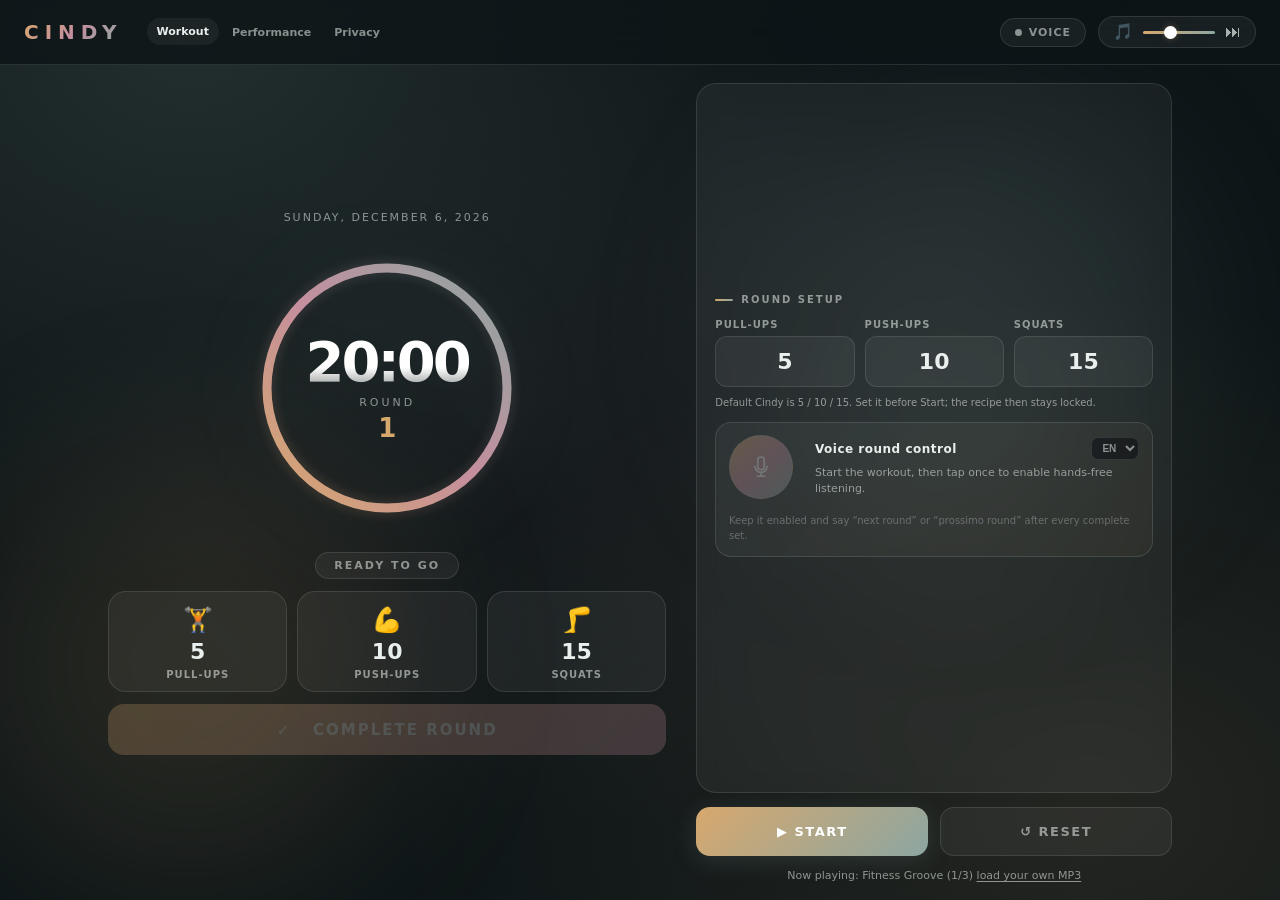
==== index.html @ 0cb8a2ad "feat: launch local-first workout tracker" ====
<!DOCTYPE html>
<html lang="en">
<head>
  <meta charset="UTF-8">
  <meta name="viewport" content="width=device-width, initial-scale=1.0">
  <meta name="theme-color" content="#0d1517">
  <title>CINDY — CrossFit Workout Tracker</title>
  <link rel="manifest" href="./manifest.webmanifest">
  <link rel="icon" href="./icon.svg" type="image/svg+xml">
  <style>
    *, *::before, *::after { box-sizing: border-box; margin: 0; padding: 0; }

    :root {
      --bg:       #0d1517;
      --surface:  rgba(224,235,231,0.055);
      --border:   rgba(224,235,231,0.12);
      --orange:   #d7a86e;
      --purple:   #8ca6a1;
      --pink:     #c58f9f;
      --green:    #79b59a;
      --text:     #e8efec;
      --muted:    rgba(232,239,236,0.56);
      --circ:     753.982; /* 2*PI*120 */
    }

    html, body { height: 100%; font-family: Inter, ui-sans-serif, system-ui, -apple-system, BlinkMacSystemFont, "Segoe UI", sans-serif; background: var(--bg); color: var(--text); overflow: hidden; }

    body {
      background:
        radial-gradient(ellipse at 15% 5%,  rgba(140,166,161,.17) 0%, transparent 45%),
        radial-gradient(ellipse at 85% 90%, rgba(215,168,110,.11) 0%, transparent 45%),
        radial-gradient(ellipse at 50% 50%, rgba(197,143,159,.055) 0%, transparent 60%),
        var(--bg);
      min-height: 100vh;
      min-height: 100dvh;
      display: flex;
      flex-direction: column;
    }

    body::before,
    body::after {
      content: '';
      position: fixed;
      width: min(38vw, 440px);
      aspect-ratio: 1;
      border-radius: 50%;
      filter: blur(90px);
      pointer-events: none;
      opacity: .12;
      animation: ambientFloat 18s ease-in-out infinite alternate;
    }
    body::before { top: 12%; left: 58%; background: var(--purple); }
    body::after { right: 68%; bottom: 2%; background: var(--orange); animation-delay: -8s; }
    @keyframes ambientFloat { to { transform: translate(-7vw, 8vh) scale(1.18); } }

    /* ── HEADER ── */
    header {
      display: flex;
      align-items: center;
      justify-content: space-between;
      padding: clamp(11px, 1.8dvh, 18px) clamp(14px, 2.5vw, 24px);
      border-bottom: 1px solid var(--border);
      backdrop-filter: blur(16px);
      position: sticky;
      top: 0;
      z-index: 100;
      background: rgba(13,21,23,0.8);
      flex: 0 0 auto;
    }

    .logo {
      font-size: 20px;
      font-weight: 900;
      letter-spacing: 6px;
      background: linear-gradient(135deg, var(--orange), var(--pink), var(--purple));
      -webkit-background-clip: text;
      -webkit-text-fill-color: transparent;
      background-clip: text;
      text-decoration: none;
    }

    .brand-area { display: flex; align-items: center; gap: clamp(12px, 2vw, 24px); }
    .site-nav { display: flex; gap: 3px; }
    .site-nav a {
      padding: 7px 10px;
      border-radius: 999px;
      color: var(--muted);
      font-size: 11px;
      font-weight: 650;
      text-decoration: none;
      transition: color .2s, background .2s, transform .2s;
    }
    .site-nav a:hover,
    .site-nav a.active { color: var(--text); background: var(--surface); transform: translateY(-1px); }

    .header-right { display: flex; align-items: center; gap: 12px; }

    .voice-pill {
      display: flex;
      align-items: center;
      gap: 7px;
      background: var(--surface);
      border: 1px solid var(--border);
      border-radius: 50px;
      padding: 7px 14px;
      font-size: 11px;
      letter-spacing: 1px;
      text-transform: uppercase;
      color: var(--muted);
      font-weight: 600;
    }

    .voice-dot {
      width: 7px; height: 7px;
      border-radius: 50%;
      background: var(--muted);
      transition: background .2s;
      flex-shrink: 0;
    }
    .voice-dot.speaking { background: var(--green); animation: blink .5s infinite; }
    @keyframes blink { 0%,100%{opacity:1} 50%{opacity:.25} }

    .music-controls {
      display: flex;
      align-items: center;
      gap: 10px;
      background: var(--surface);
      border: 1px solid var(--border);
      border-radius: 50px;
      padding: 7px 14px;
    }

    .btn-icon {
      background: none; border: none;
      color: var(--text); cursor: pointer;
      font-size: 16px; padding: 0;
      opacity: .7; transition: opacity .2s;
      line-height: 1;
    }
    .btn-icon:hover { opacity: 1; }

    #volumeSlider {
      -webkit-appearance: none;
      width: 72px; height: 3px;
      border-radius: 2px;
      background: linear-gradient(to right, var(--orange), var(--purple));
      outline: none; cursor: pointer;
    }
    #volumeSlider::-webkit-slider-thumb {
      -webkit-appearance: none;
      width: 13px; height: 13px;
      border-radius: 50%; background: white; cursor: pointer;
      box-shadow: 0 0 6px rgba(215,168,110,.35);
    }

    /* ── MAIN ── */
    main {
      width: 100%;
      max-width: 1120px;
      min-height: 0;
      flex: 1 1 auto;
      margin: 0 auto;
      padding: clamp(10px, 2dvh, 24px) clamp(12px, 2.5vw, 28px);
      display: grid;
      grid-template-columns: minmax(310px, 1.08fr) minmax(340px, .92fr);
      gap: clamp(14px, 2.5vw, 30px);
      overflow: hidden;
    }

    .workout-stage,
    .side-panel {
      min-width: 0;
      min-height: 0;
      display: flex;
      flex-direction: column;
    }

    .workout-stage {
      align-items: center;
      justify-content: center;
      gap: clamp(7px, 1.35dvh, 15px);
    }

    .side-panel {
      justify-content: center;
      gap: clamp(8px, 1.5dvh, 16px);
    }

    .side-panel .card {
      min-height: 0;
      display: flex;
      flex: 1 1 auto;
      flex-direction: column;
      justify-content: center;
    }

    .workout-meta {
      text-align: center;
      color: var(--muted);
      font-size: 11px;
      letter-spacing: 2px;
      text-transform: uppercase;
    }

    /* ── TIMER RING ── */
    .timer-wrap {
      position: relative;
      width: clamp(160px, min(31vw, 38dvh), 300px);
      height: auto;
      aspect-ratio: 1;
      flex: 0 1 auto;
      filter: drop-shadow(0 0 40px rgba(140,166,161,.12));
    }

    .timer-svg { transform: rotate(-90deg); width: 100%; height: 100%; }
    .ring-bg { fill: none; stroke: rgba(255,255,255,.05); stroke-width: 9; }
    .ring-progress {
      fill: none;
      stroke: url(#ringGradient);
      stroke-width: 9;
      stroke-linecap: round;
      stroke-dasharray: 753.982;
      stroke-dashoffset: 0;
      transition: stroke-dashoffset .8s cubic-bezier(.4,0,.2,1);
    }

    .ring-glow {
      fill: none;
      stroke: url(#ringGradient);
      stroke-width: 18;
      stroke-linecap: round;
      stroke-dasharray: 753.982;
      stroke-dashoffset: 0;
      opacity: .12;
      transition: stroke-dashoffset .8s cubic-bezier(.4,0,.2,1);
      filter: blur(4px);
    }

    .timer-inner {
      position: absolute; inset: 0;
      display: flex; flex-direction: column;
      align-items: center; justify-content: center;
      gap: 6px;
    }

    .timer-time {
      font-size: clamp(38px, min(6vw, 7dvh), 56px); font-weight: 900;
      letter-spacing: -3px;
      font-variant-numeric: tabular-nums;
      line-height: 1;
      background: linear-gradient(180deg, #fff 60%, rgba(255,255,255,.5));
      -webkit-background-clip: text; -webkit-text-fill-color: transparent;
      background-clip: text;
    }

    .timer-round-label { font-size: 11px; letter-spacing: 3px; color: var(--muted); text-transform: uppercase; }
    .timer-round-num { font-size: 26px; font-weight: 800; color: var(--orange); line-height: 1; }

    /* ── STATUS BADGE ── */
    .status-badge {
      font-size: 11px; letter-spacing: 2px; text-transform: uppercase;
      padding: 6px 18px; border-radius: 50px;
      font-weight: 700;
      background: rgba(255,255,255,.05);
      border: 1px solid var(--border);
      color: var(--muted);
      transition: all .3s;
    }
    .status-badge.running { background: rgba(121,181,154,.1); border-color: rgba(121,181,154,.32); color: var(--green); }
    .status-badge.paused  { background: rgba(215,168,110,.1); border-color: rgba(215,168,110,.32); color: var(--orange); }
    .status-badge.done    { background: rgba(140,166,161,.12);border-color: rgba(140,166,161,.4);  color: var(--purple); }

    /* ── EXERCISE PILLS ── */
    .exercise-track { display: flex; gap: clamp(6px, 1vw, 10px); width: 100%; }

    .ex-pill {
      flex: 1;
      display: flex; flex-direction: column;
      align-items: center; gap: 5px;
      padding: clamp(8px, 1.5dvh, 16px) 8px clamp(7px, 1.3dvh, 14px);
      border-radius: 18px;
      background: var(--surface);
      border: 1px solid var(--border);
      transition: all .35s ease;
      position: relative; overflow: hidden;
    }

    .ex-pill::before {
      content: '';
      position: absolute; inset: 0;
      background: linear-gradient(135deg, var(--orange), var(--purple));
      opacity: 0;
      transition: opacity .35s;
    }

    .ex-pill.active::before { opacity: .08; }
    .ex-pill.active {
      border-color: rgba(215,168,110,.48);
      box-shadow: 0 0 28px rgba(215,168,110,.13), inset 0 0 0 1px rgba(215,168,110,.16);
      animation: pillPulse 2.5s ease-in-out infinite;
    }
    @keyframes pillPulse {
      0%,100% { box-shadow: 0 0 20px rgba(215,168,110,.12), inset 0 0 0 1px rgba(215,168,110,.16); }
      50%      { box-shadow: 0 0 38px rgba(140,166,161,.2), inset 0 0 0 1px rgba(140,166,161,.3); }
    }

    .ex-pill.done-ex { border-color: rgba(121,181,154,.28); background: rgba(121,181,154,.05); }
    .ex-pill.done-ex::before { opacity: 0; }

    .pill-check {
      position: absolute; top: 7px; right: 9px;
      font-size: 11px; color: var(--green);
      opacity: 0; transition: opacity .3s;
    }
    .ex-pill.done-ex .pill-check { opacity: 1; }

    .pill-icon { font-size: clamp(18px, 2.8dvh, 24px); position: relative; z-index: 1; }
    .pill-reps { font-size: clamp(18px, 2.7dvh, 22px); font-weight: 900; position: relative; z-index: 1; transition: color .3s; }
    .pill-name { font-size: 10px; letter-spacing: 1px; text-transform: uppercase; color: var(--muted); font-weight: 600; position: relative; z-index: 1; transition: color .3s; }

    .ex-pill.active .pill-reps { color: var(--orange); }
    .ex-pill.active .pill-name { color: rgba(215,168,110,.85); }

    /* ── DONE BUTTON ── */
    .btn-done {
      width: 100%; padding: clamp(12px, 1.8dvh, 18px);
      font-size: 15px; font-weight: 800;
      letter-spacing: 2px; text-transform: uppercase;
      border: none; border-radius: 16px;
      cursor: pointer;
      background: linear-gradient(135deg, var(--orange) 0%, var(--pink) 50%, var(--purple) 100%);
      background-size: 200% 200%;
      color: white;
      box-shadow: 0 4px 32px rgba(140,166,161,.2);
      transition: all .25s ease;
      font-family: inherit;
      position: relative; overflow: hidden;
    }
    .btn-done::after {
      content: '';
      position: absolute; inset: 0;
      background: rgba(255,255,255,.1);
      opacity: 0;
      transition: opacity .2s;
    }
    .btn-done:hover:not(:disabled)::after { opacity: 1; }
    .btn-done:hover:not(:disabled) {
      transform: translateY(-2px);
      box-shadow: 0 10px 44px rgba(140,166,161,.28);
    }
    .btn-done:active:not(:disabled) { transform: translateY(0); }
    .btn-done:disabled {
      opacity: .25; cursor: not-allowed;
      transform: none; box-shadow: none;
    }

    /* ── CARDS ── */
    .card {
      width: 100%;
      background: var(--surface);
      border: 1px solid var(--border);
      border-radius: 20px;
      padding: clamp(12px, 2dvh, 20px);
      backdrop-filter: blur(10px);
    }

    .card-title {
      font-size: 10px; letter-spacing: 2px;
      text-transform: uppercase; color: var(--muted);
      font-weight: 700; margin-bottom: clamp(8px, 1.5dvh, 16px);
      display: flex; align-items: center; gap: 8px;
    }
    .card-title::before {
      content: '';
      display: inline-block; width: 18px; height: 2px;
      background: linear-gradient(to right, var(--orange), var(--purple));
      border-radius: 1px;
    }

    /* ── REP LOGGER ── */
    .mic-panel {
      display: grid;
      grid-template-columns: 72px 1fr;
      gap: 14px;
      align-items: center;
      padding: clamp(9px, 1.4dvh, 14px);
      margin-bottom: clamp(8px, 1.5dvh, 16px);
      border: 1px solid rgba(140,166,161,.22);
      border-radius: 16px;
      background: linear-gradient(135deg, rgba(140,166,161,.09), rgba(215,168,110,.05));
    }

    .mic-button {
      width: 64px; height: 64px;
      display: grid; place-items: center;
      border: 1px solid rgba(255,255,255,.12);
      border-radius: 50%;
      background: linear-gradient(135deg, var(--orange), var(--pink), var(--purple));
      color: white;
      cursor: pointer;
      box-shadow: 0 7px 26px rgba(140,166,161,.2);
      transition: transform .2s, box-shadow .2s, opacity .2s;
      position: relative;
    }
    .mic-button svg { width: 26px; height: 26px; fill: currentColor; position: relative; z-index: 1; }
    .mic-button:hover:not(:disabled) { transform: translateY(-2px); box-shadow: 0 10px 34px rgba(140,166,161,.3); }
    .mic-button:disabled { opacity: .32; cursor: not-allowed; box-shadow: none; }
    .mic-button.listening { animation: micPulse 1.25s ease-in-out infinite; }
    .mic-button.listening::before,
    .mic-button.listening::after {
      content: '';
      position: absolute; inset: -7px;
      border: 1px solid rgba(197,143,159,.55);
      border-radius: 50%;
      animation: micWave 1.4s ease-out infinite;
    }
    .mic-button.listening::after { animation-delay: .55s; }
    @keyframes micPulse { 50% { transform: scale(.94); } }
    @keyframes micWave { to { opacity: 0; transform: scale(1.3); } }

    .mic-copy { min-width: 0; }
    .mic-heading-row { display: flex; align-items: center; justify-content: space-between; gap: 8px; }
    .mic-heading { font-size: 12px; font-weight: 800; letter-spacing: .5px; }
    .mic-language {
      color: var(--muted);
      background: rgba(8,8,15,.5);
      border: 1px solid var(--border);
      border-radius: 7px;
      padding: 4px 6px;
      font: 600 10px 'Inter', sans-serif;
      outline: none;
    }
    .mic-status {
      margin-top: 5px;
      color: var(--muted);
      font-size: 11px;
      line-height: 1.45;
      min-height: 32px;
    }
    .mic-status.listening { color: #f9a8d4; }
    .mic-status.success { color: var(--green); }
    .mic-status.error { color: #fb7185; }
    .mic-example {
      grid-column: 1 / -1;
      color: rgba(240,240,248,.3);
      font-size: 10px;
      line-height: 1.45;
      padding-top: 1px;
    }

    .rep-grid {
      display: grid;
      grid-template-columns: 1fr 1fr 1fr;
      gap: 10px;
      margin-bottom: 12px;
    }

    .rep-field { display: flex; flex-direction: column; gap: 6px; }
    .rep-field label { font-size: 10px; letter-spacing: 1px; text-transform: uppercase; color: var(--muted); font-weight: 600; }
    .rep-field input {
      background: rgba(255,255,255,.05);
      border: 1px solid var(--border);
      border-radius: 12px;
      color: var(--text);
      font-size: 22px; font-weight: 800;
      text-align: center;
      padding: 12px 4px; width: 100%;
      outline: none; font-family: inherit;
      transition: border-color .2s, box-shadow .2s;
    }
    .rep-field input:focus {
      border-color: var(--orange);
      box-shadow: 0 0 0 3px rgba(215,168,110,.13);
    }
    .rep-field input:disabled {
      color: rgba(240,240,248,.55);
      cursor: not-allowed;
      opacity: .7;
    }
    input[type=number]::-webkit-inner-spin-button { -webkit-appearance: none; }

    .config-note {
      margin: -3px 0 clamp(8px, 1.3dvh, 13px);
      color: var(--muted);
      font-size: 10px;
      line-height: 1.4;
    }

    .btn-save {
      width: 100%; padding: 13px;
      font-size: 12px; font-weight: 700;
      letter-spacing: 1.5px; text-transform: uppercase;
      border: 1px solid rgba(215,168,110,.3);
      border-radius: 12px; cursor: pointer;
      background: rgba(215,168,110,.07);
      color: var(--orange);
      transition: all .2s; font-family: inherit;
    }
    .btn-save:hover { background: rgba(215,168,110,.14); border-color: rgba(215,168,110,.5); }

    /* ── HISTORY ── */
    .history-list {
      margin-top: clamp(7px, 1.3dvh, 14px);
      display: flex; flex-direction: column; gap: 7px;
      min-height: 0;
      max-height: min(200px, 18dvh);
      overflow-y: auto;
    }

    .h-item {
      display: flex; align-items: center; gap: 10px;
      padding: 10px 12px;
      background: rgba(255,255,255,.025);
      border: 1px solid rgba(255,255,255,.05);
      border-radius: 10px; font-size: 12px;
      animation: slideIn .3s ease;
    }
    @keyframes slideIn { from{opacity:0;transform:translateY(-8px)} to{opacity:1;transform:translateY(0)} }

    .h-time { color: var(--muted); font-size: 10px; min-width: 44px; font-variant-numeric: tabular-nums; }
    .h-round { color: var(--purple); font-size: 10px; font-weight: 700; letter-spacing: 1px; }
    .h-reps { flex: 1; color: var(--text); }
    .h-reps strong { color: var(--orange); }
    .h-source { color: var(--purple); font-size: 11px; }

    /* ── CONTROLS ── */
    .controls { display: grid; grid-template-columns: 1fr 1fr; gap: 12px; width: 100%; }

    .btn-ctrl {
      padding: 16px; font-size: 13px; font-weight: 800;
      letter-spacing: 1.5px; text-transform: uppercase;
      border-radius: 14px; cursor: pointer;
      transition: all .2s; font-family: inherit;
    }

    .btn-start {
      background: linear-gradient(135deg, var(--orange), var(--purple));
      border: none; color: white;
      box-shadow: 0 4px 24px rgba(140,166,161,.18);
    }
    .btn-start:hover:not(:disabled) {
      transform: translateY(-1px);
      box-shadow: 0 8px 32px rgba(140,166,161,.27);
    }
    .btn-start:disabled { opacity: .3; cursor: not-allowed; }

    .btn-reset {
      background: var(--surface);
      border: 1px solid var(--border);
      color: var(--muted);
    }
    .btn-reset:hover { border-color: rgba(255,255,255,.2); color: var(--text); }

    /* ── MUSIC FILE ── */
    .music-swap {
      text-align: center;
      font-size: 11px; color: var(--muted);
    }
    .music-swap button {
      background: none; border: none;
      color: var(--muted); cursor: pointer;
      font-size: 11px; text-decoration: underline;
      text-underline-offset: 2px; font-family: inherit;
      transition: color .2s;
    }
    .music-swap button:hover { color: var(--text); }

    /* ── END SCREEN ── */
    #endScreen {
      display: none;
      position: fixed; inset: 0; z-index: 200;
      background: rgba(8,8,15,.96);
      backdrop-filter: blur(24px);
      align-items: center; justify-content: center;
      flex-direction: column; gap: clamp(8px, 2dvh, 20px);
      padding: clamp(14px, 4dvh, 32px) 24px;
    }
    #endScreen.visible { display: flex; }

    .end-emoji { font-size: 48px; animation: pop .5s cubic-bezier(.175,.885,.32,1.275); }
    @keyframes pop { from{transform:scale(0)} to{transform:scale(1)} }

    .end-title { font-size: 12px; letter-spacing: 4px; text-transform: uppercase; color: var(--orange); font-weight: 700; }

    .end-score {
      font-size: clamp(52px, 10dvh, 80px); font-weight: 900; line-height: 1;
      background: linear-gradient(135deg, var(--orange), var(--pink), var(--purple));
      -webkit-background-clip: text; -webkit-text-fill-color: transparent;
      background-clip: text;
      animation: countUp .6s ease;
    }
    @keyframes countUp { from{transform:scale(.6);opacity:0} to{transform:scale(1);opacity:1} }

    .end-sublabel { color: var(--muted); font-size: 12px; letter-spacing: 3px; text-transform: uppercase; }

    .end-stats {
      display: grid; grid-template-columns: repeat(3,1fr);
      gap: 10px; width: 100%; max-width: 360px;
    }

    .end-stat {
      background: var(--surface);
      border: 1px solid var(--border);
      border-radius: 14px; padding: clamp(9px, 1.8dvh, 16px);
      text-align: center;
    }
    .end-stat-val { font-size: 28px; font-weight: 900; }
    .end-stat-label { font-size: 9px; color: var(--muted); letter-spacing: 1px; text-transform: uppercase; margin-top: 4px; }

    .end-history {
      width: 100%; max-width: 360px;
      max-height: min(150px, 16dvh); overflow-y: auto;
      display: flex; flex-direction: column; gap: 6px;
    }

    .end-actions { display: flex; gap: 10px; width: 100%; max-width: 360px; }

    .btn-copy {
      flex: 1; padding: 14px;
      font-size: 12px; font-weight: 800;
      letter-spacing: 1.5px; text-transform: uppercase;
      background: linear-gradient(135deg, var(--orange), var(--purple));
      border: none; border-radius: 12px; color: white;
      cursor: pointer; font-family: inherit;
      transition: all .2s;
    }
    .btn-copy:hover { transform: translateY(-1px); box-shadow: 0 6px 24px rgba(140,166,161,.24); }

    .btn-restart {
      flex: 1; padding: 14px;
      font-size: 12px; font-weight: 800;
      letter-spacing: 1.5px; text-transform: uppercase;
      background: var(--surface);
      border: 1px solid var(--border);
      border-radius: 12px; color: var(--muted);
      cursor: pointer; font-family: inherit;
      transition: all .2s;
    }
    .btn-restart:hover { border-color: rgba(255,255,255,.25); color: var(--text); }

    /* ── PARTICLES ── */
    .particle {
      position: fixed; pointer-events: none; z-index: 300;
      border-radius: 50%;
      animation: fall linear forwards;
    }
    @keyframes fall {
      0%   { opacity: 1; transform: translateY(0) rotate(0deg) scale(1); }
      80%  { opacity: 1; }
      100% { opacity: 0; transform: translateY(105vh) rotate(720deg) scale(.5); }
    }

    /* ── SCROLLBAR ── */
    ::-webkit-scrollbar { width: 4px; }
    ::-webkit-scrollbar-track { background: transparent; }
    ::-webkit-scrollbar-thumb { background: rgba(255,255,255,.1); border-radius: 2px; }

    /* ── RESPONSIVE ── */
    @media (max-width: 719px) and (orientation: portrait) {
      header { padding-block: 9px; }
      .logo { font-size: 17px; letter-spacing: 4px; }
      .voice-pill { padding: 6px 9px; font-size: 9px; }
      .music-controls { padding: 6px 9px; }
      #volumeSlider { width: 52px; }

      main {
        display: flex;
        flex-direction: column;
        gap: clamp(6px, 1dvh, 10px);
        padding: clamp(6px, 1dvh, 10px) clamp(9px, 3vw, 16px);
      }

      .workout-stage {
        flex: 0 0 auto;
        gap: clamp(4px, .8dvh, 8px);
      }

      .side-panel {
        flex: 1 1 auto;
        gap: clamp(5px, .8dvh, 9px);
      }

      .timer-wrap { width: clamp(138px, 23dvh, 205px); }
      .timer-time { font-size: clamp(34px, 6.5dvh, 48px); }
      .timer-round-label { font-size: 9px; }
      .timer-round-num { font-size: clamp(18px, 3dvh, 24px); }
      .status-badge { padding: 4px 13px; font-size: 9px; }
      .ex-pill { border-radius: 13px; gap: 2px; }
      .pill-name { font-size: 9px; }
      .btn-done { border-radius: 12px; font-size: 12px; }

      .side-panel .card { padding: clamp(9px, 1.3dvh, 13px); }
      .mic-panel { grid-template-columns: 52px 1fr; gap: 9px; border-radius: 13px; }
      .mic-button { width: 48px; height: 48px; }
      .mic-button svg { width: 21px; height: 21px; }
      .mic-status { min-height: 0; font-size: 10px; margin-top: 3px; }
      .mic-example { font-size: 9px; }
      .rep-grid { margin-bottom: 7px; gap: 7px; }
      .rep-field { gap: 3px; }
      .rep-field label { font-size: 8px; }
      .rep-field input { padding: 6px 3px; font-size: 18px; border-radius: 9px; }
      .btn-save { padding: 8px; font-size: 10px; }
      .history-list { max-height: 7dvh; margin-top: 6px; }
      .h-item { padding: 6px 8px; font-size: 10px; }
      .controls { gap: 8px; }
      .btn-ctrl { padding: 10px; font-size: 11px; border-radius: 11px; }
      .music-swap { font-size: 9px; }
      .music-swap button { font-size: 9px; }
    }

    @media (max-width: 520px) {
      .logo,
      .voice-pill,
      #volumeSlider { display: none; }
      .brand-area { gap: 0; }
      .site-nav a { padding: 7px 8px; font-size: 10px; }
      .header-right { gap: 5px; }
      .music-controls { gap: 8px; padding: 6px 9px; }
    }

    @media (max-height: 700px) {
      .workout-meta,
      .mic-example { display: none; }
      .timer-wrap { width: clamp(135px, min(27vw, 32dvh), 225px); }
      .card-title { margin-bottom: 7px; }
      .mic-panel { margin-bottom: 7px; }
      .history-list { max-height: 54px; }
    }

    @media (max-width: 719px) and (orientation: portrait) and (max-height: 700px) {
      .history-list { display: none; }
    }

    @media (max-width: 719px) and (orientation: portrait) and (max-height: 650px) {
      .timer-wrap { width: clamp(112px, 19dvh, 135px); }
      .pill-icon,
      .card-title,
      .music-swap { display: none; }
      .ex-pill { padding-block: 6px; }
      .btn-done { padding: 9px; }
      .mic-panel { grid-template-columns: 46px 1fr; padding: 7px; }
      .mic-button { width: 42px; height: 42px; }
    }

    @media (max-height: 560px) {
      header { padding-block: 7px; }
      .voice-pill { display: none; }
      main { padding-block: 6px; }
      .workout-stage,
      .side-panel { gap: 5px; }
      .timer-wrap { width: clamp(126px, min(25vw, 33dvh), 185px); }
      .timer-round-label { display: none; }
      .ex-pill { padding-block: 6px; }
      .pill-icon { display: none; }
      .btn-done { padding: 9px; }
      .side-panel .card { padding: 9px; }
      .mic-panel { grid-template-columns: 46px 1fr; padding: 7px; }
      .mic-button { width: 42px; height: 42px; }
      .mic-status { min-height: 0; }
      .rep-field input { padding-block: 5px; }
      .history-list { display: none; }
      .controls .btn-ctrl { padding: 9px; }
      .music-swap { display: none; }
      #endScreen { padding-block: 10px; }
      .end-emoji { font-size: 30px; }
      .end-history { display: none; }
    }

    @media (prefers-reduced-motion: reduce) {
      *, *::before, *::after { animation-duration: .01ms !important; animation-iteration-count: 1 !important; }
    }
  </style>
</head>
<body>

<!-- HEADER -->
<header>
  <div class="brand-area">
    <a class="logo" href="./index.html">CINDY</a>
    <nav class="site-nav" aria-label="Main navigation">
      <a class="active" href="./index.html">Workout</a>
      <a href="./performance.html">Performance</a>
      <a href="./privacy.html">Privacy</a>
    </nav>
  </div>
  <div class="header-right">
    <div class="voice-pill">
      <div class="voice-dot" id="voiceDot"></div>
      Voice
    </div>
    <div class="music-controls">
      <button class="btn-icon" id="muteBtn" title="Toggle music">🎵</button>
      <input type="range" id="volumeSlider" min="0" max="1" step="0.05" value="0.35">
      <button class="btn-icon" id="nextTrackBtn" title="Next track">⏭</button>
    </div>
  </div>
</header>

<!-- MAIN CONTENT -->
<main>

  <section class="workout-stage" aria-label="Workout progress">

  <div class="workout-meta" id="workoutDate"></div>

  <!-- TIMER RING -->
  <div class="timer-wrap">
    <svg class="timer-svg" viewBox="0 0 300 300" xmlns="http://www.w3.org/2000/svg">
      <defs>
        <linearGradient id="ringGradient" x1="0%" y1="0%" x2="100%" y2="100%">
          <stop offset="0%"   stop-color="#d7a86e"/>
          <stop offset="50%"  stop-color="#c58f9f"/>
          <stop offset="100%" stop-color="#8ca6a1"/>
        </linearGradient>
      </defs>
      <circle class="ring-bg"       cx="150" cy="150" r="120"/>
      <circle class="ring-glow"     cx="150" cy="150" r="120" id="ringGlow"/>
      <circle class="ring-progress" cx="150" cy="150" r="120" id="ringProgress"/>
    </svg>
    <div class="timer-inner">
      <div class="timer-time" id="timerDisplay">20:00</div>
      <div class="timer-round-label">Round</div>
      <div class="timer-round-num" id="roundNum">1</div>
    </div>
  </div>

  <!-- STATUS -->
  <div class="status-badge" id="statusBadge">Ready to go</div>

  <!-- ROUND RECIPE -->
  <div class="exercise-track" id="exerciseTrack">
    <div class="ex-pill" data-idx="0">
      <span class="pill-check">✓</span>
      <div class="pill-icon">🏋️</div>
      <div class="pill-reps">5</div>
      <div class="pill-name">Pull-ups</div>
    </div>
    <div class="ex-pill" data-idx="1">
      <span class="pill-check">✓</span>
      <div class="pill-icon">💪</div>
      <div class="pill-reps">10</div>
      <div class="pill-name">Push-ups</div>
    </div>
    <div class="ex-pill" data-idx="2">
      <span class="pill-check">✓</span>
      <div class="pill-icon">🦵</div>
      <div class="pill-reps">15</div>
      <div class="pill-name">Squats</div>
    </div>
  </div>

  <!-- DONE BUTTON -->
  <button class="btn-done" id="doneBtn" disabled>
    ✓ &nbsp; Complete Round
  </button>

  </section>

  <section class="side-panel" aria-label="Round setup and workout controls">

  <!-- ROUND SETUP AND VOICE CONTROL -->
  <div class="card">
    <div class="card-title">Round setup</div>
    <div class="rep-grid">
      <div class="rep-field">
        <label>Pull-ups</label>
        <input type="number" id="configPullups" min="1" max="999" value="5">
      </div>
      <div class="rep-field">
        <label>Push-ups</label>
        <input type="number" id="configPushups" min="1" max="999" value="10">
      </div>
      <div class="rep-field">
        <label>Squats</label>
        <input type="number" id="configSquats" min="1" max="999" value="15">
      </div>
    </div>
    <div class="config-note" id="configNote">Default Cindy is 5 / 10 / 15. Set it before Start; the recipe then stays locked.</div>
    <div class="mic-panel">
      <button class="mic-button" id="micBtn" type="button" aria-label="Enable voice round control" aria-pressed="false" disabled>
        <svg viewBox="0 0 24 24" aria-hidden="true">
          <path d="M12 15.25a3.75 3.75 0 0 0 3.75-3.75V5.75a3.75 3.75 0 0 0-7.5 0v5.75A3.75 3.75 0 0 0 12 15.25Zm-2.25-9.5a2.25 2.25 0 0 1 4.5 0v5.75a2.25 2.25 0 0 1-4.5 0V5.75Zm8.5 5.5a.75.75 0 0 0-1.5 0v.25a4.75 4.75 0 0 1-9.5 0v-.25a.75.75 0 0 0-1.5 0v.25a6.26 6.26 0 0 0 5.5 6.2v2.05H8.5a.75.75 0 0 0 0 1.5h7a.75.75 0 0 0 0-1.5h-2.75V17.7a6.26 6.26 0 0 0 5.5-6.2v-.25Z"/>
        </svg>
      </button>
      <div class="mic-copy">
        <div class="mic-heading-row">
          <div class="mic-heading">Voice round control</div>
          <select class="mic-language" id="micLanguage" aria-label="Recognition language">
            <option value="en-US">EN</option>
            <option value="it-IT">IT</option>
          </select>
        </div>
        <div class="mic-status" id="micStatus" aria-live="polite">Start the workout, then tap once to enable hands-free listening.</div>
      </div>
      <div class="mic-example">Keep it enabled and say “next round” or “prossimo round” after every complete set.</div>
    </div>
    <div class="history-list" id="historyList"></div>
  </div>

  <!-- CONTROLS -->
  <div class="controls">
    <button class="btn-ctrl btn-start" id="startBtn">▶ Start</button>
    <button class="btn-ctrl btn-reset" id="resetBtn">↺ Reset</button>
  </div>

  <!-- MUSIC FILE SWAP -->
  <div class="music-swap">
    <span id="trackLabel">Now playing: Fitness Groove (1/3)</span>
    <input type="file" id="musicFile" accept="audio/*" style="display:none">
    <button onclick="document.getElementById('musicFile').click()">load your own MP3</button>
  </div>

  </section>

</main>

<!-- END SCREEN OVERLAY -->
<div id="endScreen">
  <div class="end-emoji">🔥</div>
  <div class="end-title">Workout Complete</div>
  <div class="end-score" id="endScore">0</div>
  <div class="end-sublabel">rounds completed</div>
  <div class="end-stats">
    <div class="end-stat">
      <div class="end-stat-val" id="endPullups">0</div>
      <div class="end-stat-label">Pull-ups</div>
    </div>
    <div class="end-stat">
      <div class="end-stat-val" id="endPushups">0</div>
      <div class="end-stat-label">Push-ups</div>
    </div>
    <div class="end-stat">
      <div class="end-stat-val" id="endSquats">0</div>
      <div class="end-stat-label">Squats</div>
    </div>
  </div>
  <div class="end-history" id="endHistory"></div>
  <div class="end-actions">
    <button class="btn-copy"    id="copyBtn">Copy Score</button>
    <button class="btn-restart" id="performanceBtn">Progress</button>
    <button class="btn-restart" id="restartBtn">New Workout</button>
  </div>
</div>

<!-- BACKGROUND MUSIC (local playlist from /music) -->
<audio id="bgMusic" preload="none"></audio>

<script src="./storage.js"></script>
<script>
// ═══════════════════════════════════════════════════════════════════════════════
// CINDY Workout Tracker — Pure Vanilla JS
// Cindy = 20-min AMRAP: 5 Pull-ups → 10 Push-ups → 15 Squats
// ═══════════════════════════════════════════════════════════════════════════════

const TOTAL   = 20 * 60;   // 1200 seconds
const CIRC    = 2 * Math.PI * 120; // 753.98
const EXES    = [
  { name: 'Pull-ups',  short: 'pull-ups',  reps: 5  },
  { name: 'Push-ups',  short: 'push-ups',  reps: 10 },
  { name: 'Squats',    short: 'squats',    reps: 15 },
];

// ── STATE ────────────────────────────────────────────────────────────────────
let S = freshState();

function freshState() {
  return {
    status:       'idle',  // idle | countdown | running | paused | done
    remaining:    TOTAL,
    round:        1,
    history:      [],
    announced:    new Set(),
    intervalId:   null,
    countdownId:  null,
    muted:        false,
    startedAt:    null,
    saved:        false,
  };
}

// ── DOM ──────────────────────────────────────────────────────────────────────
const $ = id => document.getElementById(id);
const timerDisplay = $('timerDisplay');
const ringProgress = $('ringProgress');
const ringGlow     = $('ringGlow');
const roundNum     = $('roundNum');
const statusBadge  = $('statusBadge');
const doneBtn      = $('doneBtn');
const startBtn     = $('startBtn');
const resetBtn     = $('resetBtn');
const historyList  = $('historyList');
const endScreen    = $('endScreen');
const bgMusic      = $('bgMusic');
const volumeSlider = $('volumeSlider');
const muteBtn      = $('muteBtn');
const nextTrackBtn = $('nextTrackBtn');
const trackLabel   = $('trackLabel');
const voiceDot     = $('voiceDot');
const musicFile    = $('musicFile');
const micBtn       = $('micBtn');
const micStatus    = $('micStatus');
const micLanguage  = $('micLanguage');
const pills        = document.querySelectorAll('.ex-pill');
const pillReps     = document.querySelectorAll('.pill-reps');
const configInputs = [$('configPullups'), $('configPushups'), $('configSquats')];
const savedSettings = window.CindyStore ? window.CindyStore.getSettings() : {};

// ── INIT ─────────────────────────────────────────────────────────────────────
$('workoutDate').textContent = new Date().toLocaleDateString('en-US', {
  weekday: 'long', year: 'numeric', month: 'long', day: 'numeric'
});
configInputs.forEach((input, index) => {
  const key = ['pullups', 'pushups', 'squats'][index];
  if (savedSettings.recipe?.[key]) input.value = savedSettings.recipe[key];
});
if (savedSettings.language) micLanguage.value = savedSettings.language;
if (Number.isFinite(savedSettings.volume)) volumeSlider.value = savedSettings.volume;
bgMusic.volume = parseFloat(volumeSlider.value);
updateRing(TOTAL);
syncWorkoutConfig();

// ── UTILITIES ────────────────────────────────────────────────────────────────
function fmt(s) {
  return `${String(Math.floor(s/60)).padStart(2,'0')}:${String(s%60).padStart(2,'0')}`;
}

function elapsedFmt() {
  const e = TOTAL - S.remaining;
  return `${String(Math.floor(e/60)).padStart(2,'0')}:${String(e%60).padStart(2,'0')}`;
}

function updateRing(remaining) {
  const offset = CIRC * (1 - remaining / TOTAL);
  ringProgress.style.strokeDashoffset = offset;
  ringGlow.style.strokeDashoffset     = offset;

  // Colour shift as time runs out
  if (remaining <= 60) {
    ringProgress.style.stroke = '#c97878';
    ringGlow.style.stroke     = '#c97878';
  } else if (remaining <= 120) {
    ringProgress.style.stroke = '#d7a86e';
    ringGlow.style.stroke     = '#d7a86e';
  } else {
    ringProgress.style.stroke = 'url(#ringGradient)';
    ringGlow.style.stroke     = 'url(#ringGradient)';
  }
}

function setStatus(text, cls) {
  statusBadge.textContent = text;
  statusBadge.className   = 'status-badge' + (cls ? ' ' + cls : '');
}

function renderPills() {
  pills.forEach(pill => {
    pill.classList.remove('active', 'done-ex');
  });
}

function syncWorkoutConfig() {
  configInputs.forEach((input, idx) => {
    const reps = Math.min(999, Math.max(1, parseInt(input.value) || EXES[idx].reps));
    input.value = reps;
    EXES[idx].reps = reps;
    pillReps[idx].textContent = reps;
  });
  window.CindyStore?.saveSettings({
    recipe: { pullups: EXES[0].reps, pushups: EXES[1].reps, squats: EXES[2].reps },
  });
}

function setConfigLocked(locked) {
  configInputs.forEach(input => { input.disabled = locked; });
  $('configNote').textContent = locked
    ? `Locked for this workout: ${EXES.map(ex => ex.reps).join(' / ')}.`
    : 'Default Cindy is 5 / 10 / 15. Set it before Start; the recipe then stays locked.';
}

configInputs.forEach(input => input.addEventListener('input', syncWorkoutConfig));

// ── VOICE ────────────────────────────────────────────────────────────────────
let _speaking = false;
const _queue   = [];

function speak(text, priority = false) {
  if (!window.speechSynthesis) return;
  if (priority) {
    window.speechSynthesis.cancel();
    _queue.length = 0;
  }
  _queue.push(text);
  drainQueue();
}

function drainQueue() {
  if (_speaking || !_queue.length) return;
  const text = _queue.shift();
  const u = new SpeechSynthesisUtterance(text);
  u.rate = 1.05; u.pitch = 1.05; u.volume = 1;
  u.onstart = () => { _speaking = true;  voiceDot.classList.add('speaking'); };
  u.onend   = () => { _speaking = false; voiceDot.classList.remove('speaking'); drainQueue(); };
  u.onerror = () => { _speaking = false; voiceDot.classList.remove('speaking'); drainQueue(); };
  window.speechSynthesis.speak(u);
}

function speakRoundRecipe() {
  speak(`Round ${S.round}. ${EXES[0].reps} pull-ups, ${EXES[1].reps} push-ups, ${EXES[2].reps} squats.`);
}

// ── COUNTDOWN 3-2-1 ──────────────────────────────────────────────────────────
function runCountdown(cb) {
  setStatus('Get Ready…', '');
  speak('Get ready!');
  let n = 3;
  S.countdownId = setInterval(() => {
    speak(String(n));
    n--;
    if (n < 0) {
      clearInterval(S.countdownId);
      speak('Go!');
      setTimeout(() => {
        speakRoundRecipe();
        cb();
      }, 600);
    }
  }, 900);
}

// ── TIMER TICK ───────────────────────────────────────────────────────────────
function tick() {
  if (S.remaining <= 0) { finishWorkout(); return; }
  S.remaining--;
  timerDisplay.textContent = fmt(S.remaining);
  updateRing(S.remaining);
  checkCues();
}

function checkCues() {
  const r = S.remaining;
  const cues = [
    [300, '5 minutes remaining. Keep pushing!'],
    [120, '2 minutes remaining!'],
    [60,  '1 minute remaining. Give it everything!'],
    [30,  '30 seconds. Dig deep!'],
    [10,  '10'], [9,'9'], [8,'8'], [7,'7'], [6,'6'],
    [5,'5'], [4,'4'], [3,'3'], [2,'2'], [1,'1'],
  ];
  for (const [sec, msg] of cues) {
    if (r === sec && !S.announced.has(sec)) {
      S.announced.add(sec);
      speak(msg);
      return;
    }
  }
}

// ── COMPLETE ROUND ───────────────────────────────────────────────────────────
function completeRound(source = 'manual') {
  if (S.status !== 'running') return;

  const completedRound = S.round;
  const entry = { time: elapsedFmt(), round: completedRound, source };
  S.history.push(entry);
  S.round++;
  roundNum.textContent = S.round;
  addRoundHistoryItem(entry);
  speak(`Round ${completedRound} complete. Start round ${S.round}.`, true);

  // Brief cooldown on button to prevent double-tap
  doneBtn.disabled = true;
  setTimeout(() => { if (S.status === 'running') doneBtn.disabled = false; }, 350);

  return entry;
}

// ── START / PAUSE / RESUME ───────────────────────────────────────────────────
startBtn.addEventListener('click', () => {
  if (S.status === 'idle') {
    syncWorkoutConfig();
    setConfigLocked(true);
    S.status = 'countdown';
    S.startedAt = new Date().toISOString();
    startBtn.disabled = true;
    runCountdown(() => {
      S.status = 'running';
      S.intervalId = setInterval(tick, 1000);
      startMusic();
      setStatus('Running', 'running');
      startBtn.disabled = false;
      startBtn.textContent = '⏸ Pause';
      doneBtn.disabled = false;
      updateMicAvailability();
      renderPills();
    });
  } else if (S.status === 'running') {
    pauseWorkout();
  } else if (S.status === 'paused') {
    resumeWorkout();
  }
});

resetBtn.addEventListener('click', resetWorkout);
doneBtn.addEventListener('click', () => completeRound('manual'));

function pauseWorkout() {
  S.status = 'paused';
  clearInterval(S.intervalId);
  stopRoundListening(false);
  bgMusic.pause();
  setStatus('Paused', 'paused');
  startBtn.textContent = '▶ Resume';
  doneBtn.disabled = true;
  updateMicAvailability();
  speak('Workout paused.');
  renderPills();
}

function resumeWorkout() {
  S.status = 'running';
  S.intervalId = setInterval(tick, 1000);
  bgMusic.play().catch(() => {});
  setStatus('Running', 'running');
  startBtn.textContent = '⏸ Pause';
  doneBtn.disabled = false;
  updateMicAvailability();
  startRoundListening();
  speak('Go!');
  renderPills();
}

function resetWorkout() {
  clearInterval(S.intervalId);
  clearInterval(S.countdownId);
  window.speechSynthesis && window.speechSynthesis.cancel();
  stopRoundListening(true);
  bgMusic.pause();
  bgMusic.currentTime = 0;

  const wasMuted = S.muted;
  S = freshState();
  S.muted = wasMuted;

  timerDisplay.textContent = '20:00';
  roundNum.textContent     = '1';
  updateRing(TOTAL);
  setStatus('Ready to go', '');
  startBtn.textContent  = '▶ Start';
  startBtn.disabled     = false;
  doneBtn.disabled      = true;
  setConfigLocked(false);
  updateMicAvailability();
  historyList.innerHTML = '';
  endScreen.classList.remove('visible');
  pills.forEach(p => p.classList.remove('active','done-ex'));
}

// ── FINISH ───────────────────────────────────────────────────────────────────
function finishWorkout() {
  clearInterval(S.intervalId);
  S.status = 'done';
  bgMusic.pause();
  timerDisplay.textContent = '00:00';
  updateRing(0);
  setStatus('Done! 🔥', 'done');
  doneBtn.disabled  = true;
  startBtn.disabled = true;
  stopRoundListening(true);
  updateMicAvailability();
  renderPills();

  const completedRounds = S.round - 1;
  saveCompletedWorkout(completedRounds);

  speak(`Time's up! Outstanding effort! You completed ${completedRounds} rounds. Amazing work!`, true);
  launchParticles();
  setTimeout(() => showEndScreen(completedRounds), 2200);
}

function saveCompletedWorkout(rounds) {
  if (!window.CindyStore || S.saved) return;
  const recipe = { pullups: EXES[0].reps, pushups: EXES[1].reps, squats: EXES[2].reps };
  const repsPerRound = recipe.pullups + recipe.pushups + recipe.squats;
  const completedAt = new Date().toISOString();
  window.CindyStore.saveSession({
    id: `${completedAt}-${Math.random().toString(36).slice(2, 8)}`,
    startedAt: S.startedAt,
    completedAt,
    durationSeconds: TOTAL,
    rounds,
    recipe,
    totalReps: rounds * repsPerRound,
    roundLog: S.history.map(item => ({ time: item.time, round: item.round, source: item.source })),
  });
  S.saved = true;
}

function showEndScreen(rounds) {
  const totalPullups = rounds * EXES[0].reps;
  const totalPushups = rounds * EXES[1].reps;
  const totalSquats  = rounds * EXES[2].reps;

  $('endScore').textContent   = rounds;
  $('endPullups').textContent = totalPullups;
  $('endPushups').textContent = totalPushups;
  $('endSquats').textContent  = totalSquats;

  const eh = $('endHistory');
  eh.innerHTML = S.history.length
    ? S.history.map(h => `
        <div class="h-item">
          <span class="h-time">${h.time}</span>
          <span class="h-round">R${h.round}</span>
          <span class="h-reps">Round completed</span>
          ${h.source === 'voice' ? '<span class="h-source" title="Voice command">●</span>' : ''}
        </div>`).join('')
    : '<div style="color:var(--muted);font-size:11px;text-align:center;padding:6px 0;">No rounds completed</div>';

  endScreen.classList.add('visible');
}

// ── ROUND HISTORY ────────────────────────────────────────────────────────────
function addRoundHistoryItem(entry) {
  const item = document.createElement('div');
  item.className = 'h-item';
  item.innerHTML = `
    <span class="h-time">${entry.time}</span>
    <span class="h-round">R${entry.round}</span>
    <span class="h-reps">Round completed</span>
    ${entry.source === 'voice' ? '<span class="h-source" title="Voice command">●</span>' : ''}`;
  historyList.prepend(item);
}

// ── HANDS-FREE ROUND CONTROL ─────────────────────────────────────────────────
const SpeechRecognition = window.SpeechRecognition || window.webkitSpeechRecognition;
const recognition = SpeechRecognition ? new SpeechRecognition() : null;
let micListening = false;
let micArmed = false;
let micRestartId = null;

function isNextRoundCommand(transcript) {
  const command = transcript.toLowerCase().replace(/[-–—]/g, ' ').replace(/[^a-zà-ÿ\s]/gi, ' ').replace(/\s+/g, ' ').trim();
  return /\bnext\s+(?:the\s+)?round\b/i.test(command)
    || /\b(?:prossimo|prossima)\s+(?:round|giro)\b/i.test(command);
}

function setMicStatus(text, state = '') {
  micStatus.textContent = text;
  micStatus.className = 'mic-status' + (state ? ` ${state}` : '');
}

function updateMicAvailability() {
  if (!recognition) return;
  micBtn.disabled = S.status !== 'running';
  if (S.status === 'idle') {
    setMicStatus('Start the workout, then tap once to enable hands-free listening.');
  } else if (S.status === 'running' && !micArmed) {
    setMicStatus('Tap once to enable hands-free round control.');
  } else if (S.status === 'paused') {
    setMicStatus('Voice control paused with the workout.');
  } else if (S.status === 'done') {
    setMicStatus('Workout complete.', 'success');
  }
}

function setListeningVisual(active) {
  micBtn.classList.toggle('listening', active);
  micBtn.setAttribute('aria-pressed', String(micArmed));
  bgMusic.volume = parseFloat(volumeSlider.value) * (micArmed ? .25 : 1);
}

function startRoundListening() {
  if (!recognition || !micArmed || micListening || S.status !== 'running') return;
  clearTimeout(micRestartId);
  recognition.lang = micLanguage.value;
  try {
    recognition.start();
  } catch (error) {
    if (error.name !== 'InvalidStateError') {
      micArmed = false;
      setListeningVisual(false);
      setMicStatus('Could not start voice control. Try again.', 'error');
    }
  }
}

function stopRoundListening(disarm = false) {
  clearTimeout(micRestartId);
  if (disarm) micArmed = false;
  if (recognition && micListening) recognition.stop();
  if (disarm || !micListening) setListeningVisual(false);
}

if (recognition) {
  recognition.continuous = true;
  recognition.interimResults = false;
  recognition.maxAlternatives = 3;

  micBtn.addEventListener('click', () => {
    if (S.status !== 'running') return;
    if (micArmed) {
      stopRoundListening(true);
      setMicStatus('Voice round control off. Tap to enable it again.');
      return;
    }

    window.speechSynthesis?.cancel();
    _queue.length = 0;
    _speaking = false;
    voiceDot.classList.remove('speaking');
    micArmed = true;
    setListeningVisual(true);
    setMicStatus('Always listening. Say “next round” or “prossimo round”.', 'listening');
    startRoundListening();
  });

  recognition.onstart = () => {
    micListening = true;
    setListeningVisual(true);
    setMicStatus('Always listening. Say “next round” or “prossimo round”.', 'listening');
    navigator.vibrate?.(40);
  };

  recognition.onresult = event => {
    let transcript = '';

    for (let resultIdx = event.resultIndex; resultIdx < event.results.length; resultIdx++) {
      for (let alternativeIdx = 0; alternativeIdx < event.results[resultIdx].length; alternativeIdx++) {
        transcript = event.results[resultIdx][alternativeIdx].transcript;
        if (isNextRoundCommand(transcript)) break;
      }
      if (isNextRoundCommand(transcript)) break;
    }

    if (isNextRoundCommand(transcript)) {
      const entry = completeRound('voice');
      if (entry) {
        setMicStatus(`Round ${entry.round} logged. Listening for the next one.`, 'success');
        navigator.vibrate?.([35, 45, 35]);
      }
    } else {
      setMicStatus('Still listening. Say exactly “next round” or “prossimo round”.', 'listening');
    }
  };

  recognition.onerror = event => {
    const messages = {
      'not-allowed': 'Microphone access was blocked. Allow it in browser settings.',
      'audio-capture': 'No microphone was found.',
      'no-speech': 'No speech heard. Voice control is still listening.',
      network: 'Speech recognition needs a network connection.',
    };
    if (event.error === 'not-allowed' || event.error === 'audio-capture' || event.error === 'network') {
      micArmed = false;
      setListeningVisual(false);
    }
    if (event.error !== 'aborted') {
      setMicStatus(messages[event.error] || 'Voice recognition failed. Please try again.', 'error');
    }
  };

  recognition.onend = () => {
    micListening = false;
    if (micArmed && S.status === 'running') {
      micRestartId = setTimeout(startRoundListening, 250);
    } else {
      setListeningVisual(false);
    }
  };
} else {
  micBtn.disabled = true;
micLanguage.disabled = true;
  setMicStatus('Voice input requires Chrome or Edge on localhost or HTTPS.', 'error');
}

// ── MUSIC ────────────────────────────────────────────────────────────────────
const PLAYLIST = [
  { src: 'music/joyinsound-fitness-groove-403399.mp3',        name: 'Fitness Groove'   },
  { src: 'music/soundsurfer-workout-468928.mp3',              name: 'Workout'          },
  { src: 'music/viacheslavstarostin-sport-workout-gym-music-408129.mp3', name: 'Sport Workout Gym' },
];
let trackIndex  = 0;
let customTrack = false;

function updateTrackLabel() {
  trackLabel.textContent = customTrack
    ? 'Custom track · ⏭ returns to the playlist'
    : `Now playing: ${PLAYLIST[trackIndex].name} (${trackIndex + 1}/${PLAYLIST.length})`;
}

function loadTrack(src) {
  bgMusic.src = src;
  bgMusic.load();
}

function loadDefaultTrack() {
  customTrack = false;
  loadTrack(PLAYLIST[trackIndex].src);
  updateTrackLabel();
}

function playNextTrack() {
  if (customTrack) {
    loadDefaultTrack();
  } else {
    trackIndex = (trackIndex + 1) % PLAYLIST.length;
    loadTrack(PLAYLIST[trackIndex].src);
    updateTrackLabel();
  }
  bgMusic.play().catch(() => {});
}

function startMusic() {
  if (S.muted) return;
  bgMusic.play().catch(() => {
    // Browser blocked autoplay — user can tap mute/unmute to unlock
  });
}

loadDefaultTrack();

volumeSlider.addEventListener('input', e => {
  bgMusic.volume = parseFloat(e.target.value) * (micArmed ? .25 : 1);
  window.CindyStore?.saveSettings({ volume: parseFloat(e.target.value) });
});

micLanguage.addEventListener('change', () => {
  window.CindyStore?.saveSettings({ language: micLanguage.value });
  if (micArmed) {
    stopRoundListening(false);
    setTimeout(startRoundListening, 300);
  }
});

muteBtn.addEventListener('click', () => {
  S.muted = !S.muted;
  bgMusic.muted = S.muted;
  muteBtn.textContent  = S.muted ? '🔇' : '🎵';
  muteBtn.style.opacity = S.muted ? '.4' : '.7';
});

nextTrackBtn.addEventListener('click', playNextTrack);

bgMusic.addEventListener('ended', playNextTrack);

musicFile.addEventListener('change', e => {
  const file = e.target.files[0];
  if (!file) return;
  customTrack = true;
  loadTrack(URL.createObjectURL(file));
  updateTrackLabel();
  if (S.status === 'running') bgMusic.play().catch(() => {});
});

// ── END ACTIONS ──────────────────────────────────────────────────────────────
$('copyBtn').addEventListener('click', () => {
  const rounds  = $('endScore').textContent;
  const pullups = $('endPullups').textContent;
  const pushups = $('endPushups').textContent;
  const squats  = $('endSquats').textContent;
  const date    = new Date().toLocaleDateString('en-US', { month:'short', day:'numeric', year:'numeric' });
  const txt     = `CINDY — ${date}\nRounds: ${rounds}\nPull-ups: ${pullups}  |  Push-ups: ${pushups}  |  Squats: ${squats}\n#Cindy #CrossFit`;
  navigator.clipboard.writeText(txt).then(() => {
    const b = $('copyBtn');
    b.textContent = '✓ Copied!';
    setTimeout(() => b.textContent = 'Copy Score', 2000);
  }).catch(() => alert(txt));
});

$('restartBtn').addEventListener('click', resetWorkout);
$('performanceBtn').addEventListener('click', () => { window.location.href = './performance.html'; });

// ── PARTICLES ────────────────────────────────────────────────────────────────
function launchParticles() {
  const colors = ['#d7a86e','#8ca6a1','#c58f9f','#79b59a','#b8c8c3','#e2c9a8'];
  for (let i = 0; i < 80; i++) {
    setTimeout(() => {
      const p  = document.createElement('div');
      const sz = 4 + Math.random() * 7;
      p.className = 'particle';
      p.style.cssText = `
        left:${Math.random()*100}vw;
        top:-12px;
        width:${sz}px; height:${sz}px;
        background:${colors[i % colors.length]};
        animation-duration:${2.2 + Math.random()*2}s;
      `;
      document.body.appendChild(p);
      setTimeout(() => p.remove(), 5000);
    }, i * 40);
  }
}

if ('serviceWorker' in navigator) navigator.serviceWorker.register('./sw.js');
</script>
</body>
</html>
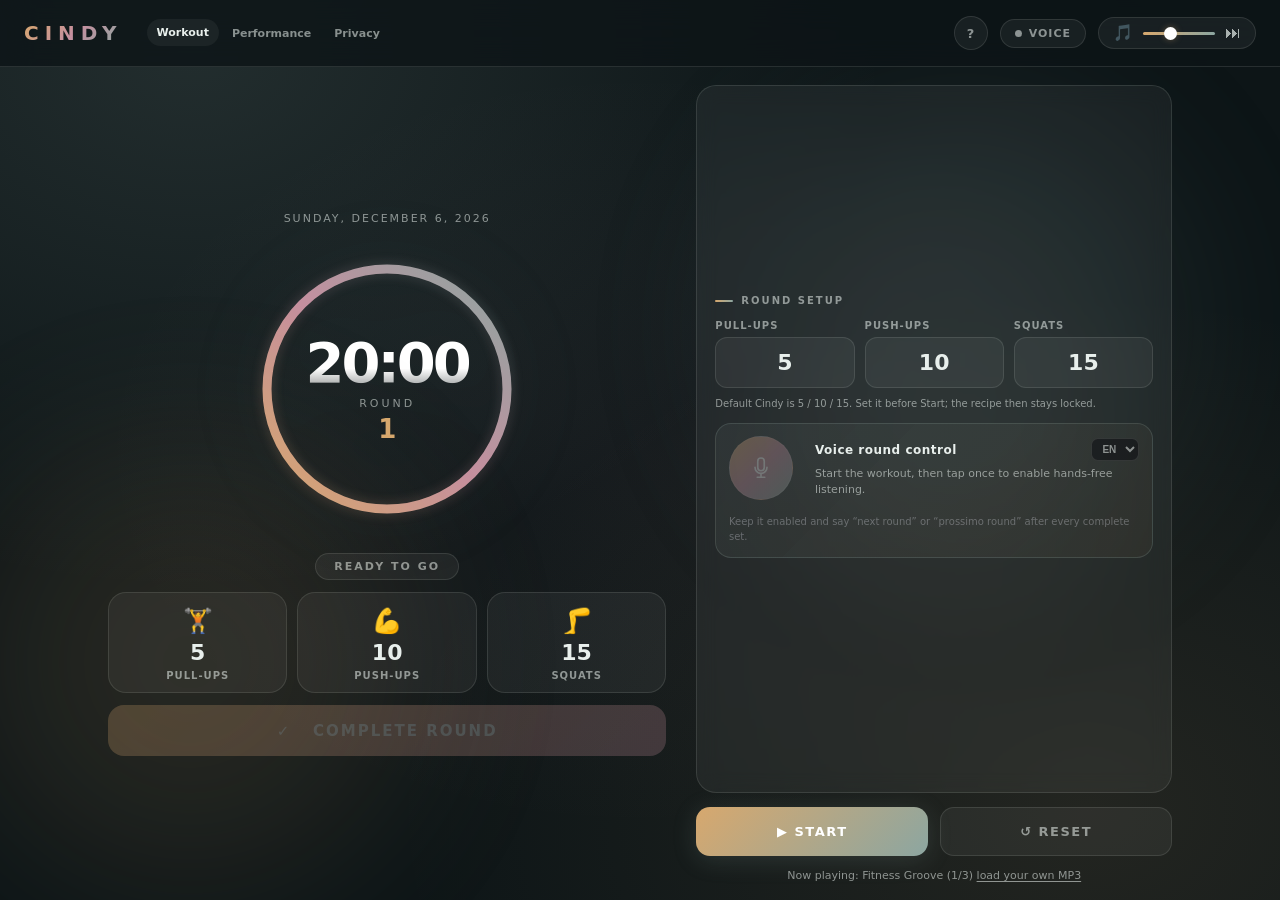
==== commit e02ff240: "feat: add recorded cues and shortcuts" ====
--- a/index.html
+++ b/index.html
@@ -4,9 +4,13 @@
   <meta charset="UTF-8">
   <meta name="viewport" content="width=device-width, initial-scale=1.0">
   <meta name="theme-color" content="#0d1517">
+  <meta name="apple-mobile-web-app-capable" content="yes">
+  <meta name="apple-mobile-web-app-status-bar-style" content="black-translucent">
+  <meta name="apple-mobile-web-app-title" content="Cindy">
   <title>CINDY — CrossFit Workout Tracker</title>
   <link rel="manifest" href="./manifest.webmanifest">
   <link rel="icon" href="./icon.svg" type="image/svg+xml">
+  <link rel="stylesheet" href="./install-prompt.css">
   <style>
     *, *::before, *::after { box-sizing: border-box; margin: 0; padding: 0; }
 
@@ -138,6 +142,102 @@
       line-height: 1;
     }
     .btn-icon:hover { opacity: 1; }
+
+    .shortcut-button {
+      width: 34px;
+      height: 34px;
+      display: grid;
+      place-items: center;
+      border: 1px solid var(--border);
+      border-radius: 50%;
+      color: var(--muted);
+      background: var(--surface);
+      font-family: inherit;
+      font-size: 13px;
+      font-weight: 750;
+      cursor: pointer;
+      transition: color .2s, border-color .2s, background .2s, transform .2s;
+    }
+    .shortcut-button:hover {
+      color: var(--text);
+      border-color: rgba(140,166,161,.35);
+      background: rgba(140,166,161,.1);
+      transform: translateY(-1px);
+    }
+
+    .shortcut-dialog {
+      width: min(430px, calc(100% - 28px));
+      max-height: min(620px, calc(100dvh - 28px));
+      margin: auto;
+      padding: 0;
+      overflow: hidden;
+      border: 1px solid rgba(140,166,161,.25);
+      border-radius: 22px;
+      color: var(--text);
+      background: rgba(17,28,30,.97);
+      box-shadow: 0 28px 90px rgba(0,0,0,.5);
+      backdrop-filter: blur(24px);
+    }
+    .shortcut-dialog::backdrop {
+      background: rgba(4,9,10,.7);
+      backdrop-filter: blur(5px);
+    }
+    .shortcut-dialog[open] { animation: shortcutOpen .22s ease-out; }
+    @keyframes shortcutOpen {
+      from { opacity: 0; transform: translateY(12px) scale(.98); }
+    }
+
+    .shortcut-header {
+      display: flex;
+      align-items: center;
+      justify-content: space-between;
+      gap: 16px;
+      padding: 20px 20px 14px;
+      border-bottom: 1px solid var(--border);
+    }
+    .shortcut-heading { font-size: 18px; font-weight: 800; }
+    .shortcut-subtitle { margin-top: 3px; color: var(--muted); font-size: 11px; }
+    .shortcut-close {
+      width: 34px;
+      height: 34px;
+      flex: 0 0 auto;
+      border: 0;
+      border-radius: 50%;
+      color: var(--muted);
+      background: var(--surface);
+      font-size: 20px;
+      cursor: pointer;
+    }
+    .shortcut-close:hover { color: var(--text); }
+    .shortcut-list {
+      display: grid;
+      gap: 7px;
+      padding: 16px 20px 20px;
+      overflow-y: auto;
+    }
+    .shortcut-row {
+      display: grid;
+      grid-template-columns: minmax(98px, auto) 1fr;
+      gap: 15px;
+      align-items: center;
+      min-height: 38px;
+    }
+    .shortcut-keys { display: flex; align-items: center; gap: 5px; }
+    kbd {
+      min-width: 30px;
+      padding: 5px 8px;
+      border: 1px solid rgba(232,239,236,.17);
+      border-bottom-width: 2px;
+      border-radius: 7px;
+      color: var(--text);
+      background: rgba(232,239,236,.07);
+      font-family: inherit;
+      font-size: 11px;
+      font-weight: 700;
+      text-align: center;
+      box-shadow: 0 2px 0 rgba(0,0,0,.2);
+    }
+    .shortcut-label { color: var(--muted); font-size: 12px; }
 
     #volumeSlider {
       -webkit-appearance: none;
@@ -716,6 +816,7 @@
       .site-nav a { padding: 7px 8px; font-size: 10px; }
       .header-right { gap: 5px; }
       .music-controls { gap: 8px; padding: 6px 9px; }
+      .shortcut-button { width: 32px; height: 32px; }
     }
 
     @media (max-height: 700px) {
@@ -784,6 +885,7 @@
     </nav>
   </div>
   <div class="header-right">
+    <button class="shortcut-button" id="shortcutBtn" type="button" title="Keyboard shortcuts (?)" aria-label="Show keyboard shortcuts">?</button>
     <div class="voice-pill">
       <div class="voice-dot" id="voiceDot"></div>
       Voice
@@ -795,6 +897,27 @@
     </div>
   </div>
 </header>
+
+<dialog class="shortcut-dialog" id="shortcutDialog" aria-labelledby="shortcutTitle">
+  <div class="shortcut-header">
+    <div>
+      <div class="shortcut-heading" id="shortcutTitle">Keyboard shortcuts</div>
+      <div class="shortcut-subtitle">Controls are ignored while editing a field.</div>
+    </div>
+    <button class="shortcut-close" id="shortcutCloseBtn" type="button" aria-label="Close shortcuts">×</button>
+  </div>
+  <div class="shortcut-list">
+    <div class="shortcut-row"><div class="shortcut-keys"><kbd>Space</kbd></div><div class="shortcut-label">Complete the current round</div></div>
+    <div class="shortcut-row"><div class="shortcut-keys"><kbd>P</kbd></div><div class="shortcut-label">Pause the workout</div></div>
+    <div class="shortcut-row"><div class="shortcut-keys"><kbd>R</kbd></div><div class="shortcut-label">Resume the workout</div></div>
+    <div class="shortcut-row"><div class="shortcut-keys"><kbd>S</kbd></div><div class="shortcut-label">Start the workout</div></div>
+    <div class="shortcut-row"><div class="shortcut-keys"><kbd>V</kbd></div><div class="shortcut-label">Toggle voice round control</div></div>
+    <div class="shortcut-row"><div class="shortcut-keys"><kbd>M</kbd></div><div class="shortcut-label">Mute or unmute music</div></div>
+    <div class="shortcut-row"><div class="shortcut-keys"><kbd>N</kbd></div><div class="shortcut-label">Play the next music track</div></div>
+    <div class="shortcut-row"><div class="shortcut-keys"><kbd>?</kbd></div><div class="shortcut-label">Open or close this guide</div></div>
+    <div class="shortcut-row"><div class="shortcut-keys"><kbd>Esc</kbd></div><div class="shortcut-label">Close this guide</div></div>
+  </div>
+</dialog>
 
 <!-- MAIN CONTENT -->
 <main>
@@ -1000,6 +1123,9 @@
 const micBtn       = $('micBtn');
 const micStatus    = $('micStatus');
 const micLanguage  = $('micLanguage');
+const shortcutBtn  = $('shortcutBtn');
+const shortcutDialog = $('shortcutDialog');
+const shortcutCloseBtn = $('shortcutCloseBtn');
 const pills        = document.querySelectorAll('.ex-pill');
 const pillReps     = document.querySelectorAll('.pill-reps');
 const configInputs = [$('configPullups'), $('configPushups'), $('configSquats')];
@@ -1019,6 +1145,62 @@
 updateRing(TOTAL);
 syncWorkoutConfig();
 
+// ── KEYBOARD SHORTCUTS ───────────────────────────────────────────────────────
+function toggleShortcutDialog(force) {
+  const shouldOpen = force ?? !shortcutDialog.open;
+  if (shouldOpen && !shortcutDialog.open) shortcutDialog.showModal();
+  if (!shouldOpen && shortcutDialog.open) shortcutDialog.close();
+}
+
+function isEditing(target) {
+  return target instanceof Element && (
+    target.matches('input, textarea, select')
+    || target.isContentEditable
+  );
+}
+
+shortcutBtn.addEventListener('click', () => toggleShortcutDialog());
+shortcutCloseBtn.addEventListener('click', () => toggleShortcutDialog(false));
+shortcutDialog.addEventListener('click', event => {
+  if (event.target === shortcutDialog) toggleShortcutDialog(false);
+});
+
+document.addEventListener('keydown', event => {
+  if (isEditing(event.target) || event.ctrlKey || event.metaKey || event.altKey || event.repeat) return;
+
+  if (event.key === '?' || (event.code === 'Slash' && event.shiftKey)) {
+    event.preventDefault();
+    toggleShortcutDialog();
+    return;
+  }
+
+  if (shortcutDialog.open) return;
+
+  const key = event.key.toLowerCase();
+  if (event.code === 'Space' && S.status === 'running') {
+    event.preventDefault();
+    completeRound('keyboard');
+  } else if (key === 'p' && S.status === 'running') {
+    event.preventDefault();
+    pauseWorkout();
+  } else if (key === 'r' && S.status === 'paused') {
+    event.preventDefault();
+    resumeWorkout();
+  } else if (key === 's' && S.status === 'idle') {
+    event.preventDefault();
+    startBtn.click();
+  } else if (key === 'v' && S.status === 'running' && !micBtn.disabled) {
+    event.preventDefault();
+    micBtn.click();
+  } else if (key === 'm') {
+    event.preventDefault();
+    muteBtn.click();
+  } else if (key === 'n') {
+    event.preventDefault();
+    nextTrackBtn.click();
+  }
+});
+
 // ── UTILITIES ────────────────────────────────────────────────────────────────
 function fmt(s) {
   return `${String(Math.floor(s/60)).padStart(2,'0')}:${String(s%60).padStart(2,'0')}`;
@@ -1082,26 +1264,106 @@
 // ── VOICE ────────────────────────────────────────────────────────────────────
 let _speaking = false;
 const _queue   = [];
+let _voiceAudio = null;
+
+const VOICE_CUES = {
+  getReady:      './voice/01-get-ready.mp3',
+  go:            './voice/05-go.mp3',
+  fiveMinutes:   './voice/08-five-minutes-remaining.mp3',
+  twoMinutes:    './voice/09-two-minutes-remaining.mp3',
+  oneMinute:     './voice/10-one-minute-remaining.mp3',
+  thirtySeconds: './voice/11-thirty-seconds.mp3',
+  paused:        './voice/22-workout-paused.mp3',
+  resume:        './voice/23-go.mp3',
+  timesUp:       './voice/times-up.mp3',
+  amazingWork:   './voice/amazing-work.mp3',
+};
+
+for (let number = 1; number <= 10; number++) {
+  const fileNumber = 22 - number;
+  VOICE_CUES[`countdown${number}`] = `./voice/${String(fileNumber).padStart(2, '0')}-countdown-${number}.mp3`;
+}
+
+function updateMusicVolume() {
+  const micFactor = micArmed ? .25 : 1;
+  const voiceFactor = _speaking ? .28 : 1;
+  bgMusic.volume = parseFloat(volumeSlider.value) * micFactor * voiceFactor;
+}
+
+function setVoiceActive(active) {
+  _speaking = active;
+  voiceDot.classList.toggle('speaking', active);
+  updateMusicVolume();
+}
+
+function stopCurrentVoice() {
+  window.speechSynthesis?.cancel();
+  if (_voiceAudio) {
+    _voiceAudio.onended = null;
+    _voiceAudio.onerror = null;
+    _voiceAudio.pause();
+    _voiceAudio = null;
+  }
+  setVoiceActive(false);
+}
+
+function finishVoiceItem() {
+  _voiceAudio = null;
+  setVoiceActive(false);
+  drainQueue();
+}
 
 function speak(text, priority = false) {
-  if (!window.speechSynthesis) return;
   if (priority) {
-    window.speechSynthesis.cancel();
+    stopCurrentVoice();
     _queue.length = 0;
   }
-  _queue.push(text);
+  _queue.push({ type: 'speech', text });
+  drainQueue();
+}
+
+function playVoiceCue(cue, fallbackText, priority = false) {
+  if (priority) {
+    stopCurrentVoice();
+    _queue.length = 0;
+  }
+  _queue.push({ type: 'audio', src: VOICE_CUES[cue], fallbackText });
   drainQueue();
 }
 
 function drainQueue() {
   if (_speaking || !_queue.length) return;
-  const text = _queue.shift();
-  const u = new SpeechSynthesisUtterance(text);
-  u.rate = 1.05; u.pitch = 1.05; u.volume = 1;
-  u.onstart = () => { _speaking = true;  voiceDot.classList.add('speaking'); };
-  u.onend   = () => { _speaking = false; voiceDot.classList.remove('speaking'); drainQueue(); };
-  u.onerror = () => { _speaking = false; voiceDot.classList.remove('speaking'); drainQueue(); };
-  window.speechSynthesis.speak(u);
+  const item = _queue.shift();
+
+  if (item.type === 'audio' && item.src) {
+    _voiceAudio = new Audio(item.src);
+    _voiceAudio.preload = 'auto';
+    _voiceAudio.onended = finishVoiceItem;
+    _voiceAudio.onerror = () => {
+      _voiceAudio = null;
+      setVoiceActive(false);
+      if (item.fallbackText) _queue.unshift({ type: 'speech', text: item.fallbackText });
+      drainQueue();
+    };
+    setVoiceActive(true);
+    _voiceAudio.play().catch(() => _voiceAudio.onerror());
+    return;
+  }
+
+  if (!window.speechSynthesis) {
+    drainQueue();
+    return;
+  }
+
+  const utterance = new SpeechSynthesisUtterance(item.text);
+  utterance.rate = 1.05;
+  utterance.pitch = 1.05;
+  utterance.volume = 1;
+  utterance.onstart = () => setVoiceActive(true);
+  utterance.onend = finishVoiceItem;
+  utterance.onerror = finishVoiceItem;
+  setVoiceActive(true);
+  window.speechSynthesis.speak(utterance);
 }
 
 function speakRoundRecipe() {
@@ -1111,14 +1373,14 @@
 // ── COUNTDOWN 3-2-1 ──────────────────────────────────────────────────────────
 function runCountdown(cb) {
   setStatus('Get Ready…', '');
-  speak('Get ready!');
+  playVoiceCue('getReady', 'Get ready!', true);
   let n = 3;
   S.countdownId = setInterval(() => {
-    speak(String(n));
+    playVoiceCue(`countdown${n}`, String(n));
     n--;
-    if (n < 0) {
+    if (n === 0) {
       clearInterval(S.countdownId);
-      speak('Go!');
+      playVoiceCue('go', 'Go!');
       setTimeout(() => {
         speakRoundRecipe();
         cb();
@@ -1139,17 +1401,19 @@
 function checkCues() {
   const r = S.remaining;
   const cues = [
-    [300, '5 minutes remaining. Keep pushing!'],
-    [120, '2 minutes remaining!'],
-    [60,  '1 minute remaining. Give it everything!'],
-    [30,  '30 seconds. Dig deep!'],
-    [10,  '10'], [9,'9'], [8,'8'], [7,'7'], [6,'6'],
-    [5,'5'], [4,'4'], [3,'3'], [2,'2'], [1,'1'],
+    [300, 'fiveMinutes', '5 minutes remaining. Keep pushing!'],
+    [120, 'twoMinutes', '2 minutes remaining!'],
+    [60,  'oneMinute', '1 minute remaining. Give it everything!'],
+    [30,  'thirtySeconds', '30 seconds. Dig deep!'],
+    [10, 'countdown10', '10'], [9, 'countdown9', '9'], [8, 'countdown8', '8'],
+    [7, 'countdown7', '7'], [6, 'countdown6', '6'], [5, 'countdown5', '5'],
+    [4, 'countdown4', '4'], [3, 'countdown3', '3'], [2, 'countdown2', '2'],
+    [1, 'countdown1', '1'],
   ];
-  for (const [sec, msg] of cues) {
+  for (const [sec, cue, fallback] of cues) {
     if (r === sec && !S.announced.has(sec)) {
       S.announced.add(sec);
-      speak(msg);
+      playVoiceCue(cue, fallback);
       return;
     }
   }
@@ -1212,7 +1476,7 @@
   startBtn.textContent = '▶ Resume';
   doneBtn.disabled = true;
   updateMicAvailability();
-  speak('Workout paused.');
+  playVoiceCue('paused', 'Workout paused.', true);
   renderPills();
 }
 
@@ -1225,14 +1489,15 @@
   doneBtn.disabled = false;
   updateMicAvailability();
   startRoundListening();
-  speak('Go!');
+  playVoiceCue('resume', 'Go!', true);
   renderPills();
 }
 
 function resetWorkout() {
   clearInterval(S.intervalId);
   clearInterval(S.countdownId);
-  window.speechSynthesis && window.speechSynthesis.cancel();
+  stopCurrentVoice();
+  _queue.length = 0;
   stopRoundListening(true);
   bgMusic.pause();
   bgMusic.currentTime = 0;
@@ -1272,7 +1537,9 @@
   const completedRounds = S.round - 1;
   saveCompletedWorkout(completedRounds);
 
-  speak(`Time's up! Outstanding effort! You completed ${completedRounds} rounds. Amazing work!`, true);
+  playVoiceCue('timesUp', "Time's up! Outstanding effort!", true);
+  speak(`You completed ${completedRounds} rounds.`);
+  playVoiceCue('amazingWork', 'Amazing work!');
   launchParticles();
   setTimeout(() => showEndScreen(completedRounds), 2200);
 }
@@ -1366,7 +1633,7 @@
 function setListeningVisual(active) {
   micBtn.classList.toggle('listening', active);
   micBtn.setAttribute('aria-pressed', String(micArmed));
-  bgMusic.volume = parseFloat(volumeSlider.value) * (micArmed ? .25 : 1);
+  updateMusicVolume();
 }
 
 function startRoundListening() {
@@ -1404,10 +1671,8 @@
       return;
     }
 
-    window.speechSynthesis?.cancel();
+    stopCurrentVoice();
     _queue.length = 0;
-    _speaking = false;
-    voiceDot.classList.remove('speaking');
     micArmed = true;
     setListeningVisual(true);
     setMicStatus('Always listening. Say “next round” or “prossimo round”.', 'listening');
@@ -1469,7 +1734,7 @@
   };
 } else {
   micBtn.disabled = true;
-micLanguage.disabled = true;
+  micLanguage.disabled = true;
   setMicStatus('Voice input requires Chrome or Edge on localhost or HTTPS.', 'error');
 }
 
@@ -1520,7 +1785,7 @@
 loadDefaultTrack();
 
 volumeSlider.addEventListener('input', e => {
-  bgMusic.volume = parseFloat(e.target.value) * (micArmed ? .25 : 1);
+  updateMusicVolume();
   window.CindyStore?.saveSettings({ volume: parseFloat(e.target.value) });
 });
 
@@ -1593,5 +1858,6 @@
 
 if ('serviceWorker' in navigator) navigator.serviceWorker.register('./sw.js');
 </script>
+<script src="./install-prompt.js"></script>
 </body>
 </html>
--- a/install-prompt.css
+++ b/install-prompt.css
@@ -0,0 +1,96 @@
+.install-prompt {
+  --install-bg: rgba(19, 31, 33, .96);
+  --install-text: #e8efec;
+  --install-muted: rgba(232, 239, 236, .62);
+  --install-accent: #8ca6a1;
+  position: fixed;
+  z-index: 1000;
+  right: max(14px, env(safe-area-inset-right));
+  bottom: max(14px, env(safe-area-inset-bottom));
+  left: max(14px, env(safe-area-inset-left));
+  display: grid;
+  grid-template-columns: 42px minmax(0, 1fr) auto;
+  gap: 12px;
+  align-items: center;
+  width: min(520px, calc(100% - 28px));
+  margin-left: auto;
+  padding: 12px;
+  border: 1px solid rgba(140, 166, 161, .28);
+  border-radius: 18px;
+  color: var(--install-text);
+  background: var(--install-bg);
+  box-shadow: 0 18px 60px rgba(0, 0, 0, .38);
+  backdrop-filter: blur(20px);
+  transform: translateY(calc(100% + 30px));
+  opacity: 0;
+  pointer-events: none;
+  transition: transform .35s cubic-bezier(.2, .75, .25, 1), opacity .25s ease;
+}
+
+.install-prompt.visible {
+  transform: translateY(0);
+  opacity: 1;
+  pointer-events: auto;
+}
+
+.install-prompt-icon {
+  display: grid;
+  place-items: center;
+  width: 42px;
+  height: 42px;
+  border-radius: 12px;
+  color: #0d1517;
+  background: linear-gradient(135deg, #d7a86e, var(--install-accent));
+  font-size: 20px;
+  font-weight: 850;
+}
+
+.install-prompt-copy { min-width: 0; }
+.install-prompt-title { font-size: 13px; font-weight: 800; }
+.install-prompt-text {
+  margin-top: 3px;
+  color: var(--install-muted);
+  font-size: 11px;
+  line-height: 1.4;
+}
+
+.install-prompt-actions { display: flex; align-items: center; gap: 5px; }
+.install-prompt-button,
+.install-prompt-close {
+  border: 0;
+  color: var(--install-text);
+  font: inherit;
+  cursor: pointer;
+}
+
+.install-prompt-button {
+  min-height: 36px;
+  padding: 0 13px;
+  border-radius: 10px;
+  background: rgba(140, 166, 161, .2);
+  font-size: 11px;
+  font-weight: 750;
+}
+
+.install-prompt-close {
+  width: 32px;
+  height: 32px;
+  border-radius: 50%;
+  background: transparent;
+  color: var(--install-muted);
+  font-size: 19px;
+  line-height: 1;
+}
+
+.install-prompt-button:hover { background: rgba(140, 166, 161, .3); }
+.install-prompt-close:hover { color: var(--install-text); background: rgba(255, 255, 255, .06); }
+
+@media (max-width: 430px) {
+  .install-prompt { grid-template-columns: 38px minmax(0, 1fr) auto; gap: 9px; padding: 10px; }
+  .install-prompt-icon { width: 38px; height: 38px; border-radius: 10px; }
+  .install-prompt-button { padding-inline: 10px; }
+}
+
+@media (prefers-reduced-motion: reduce) {
+  .install-prompt { transition-duration: .01ms; }
+}
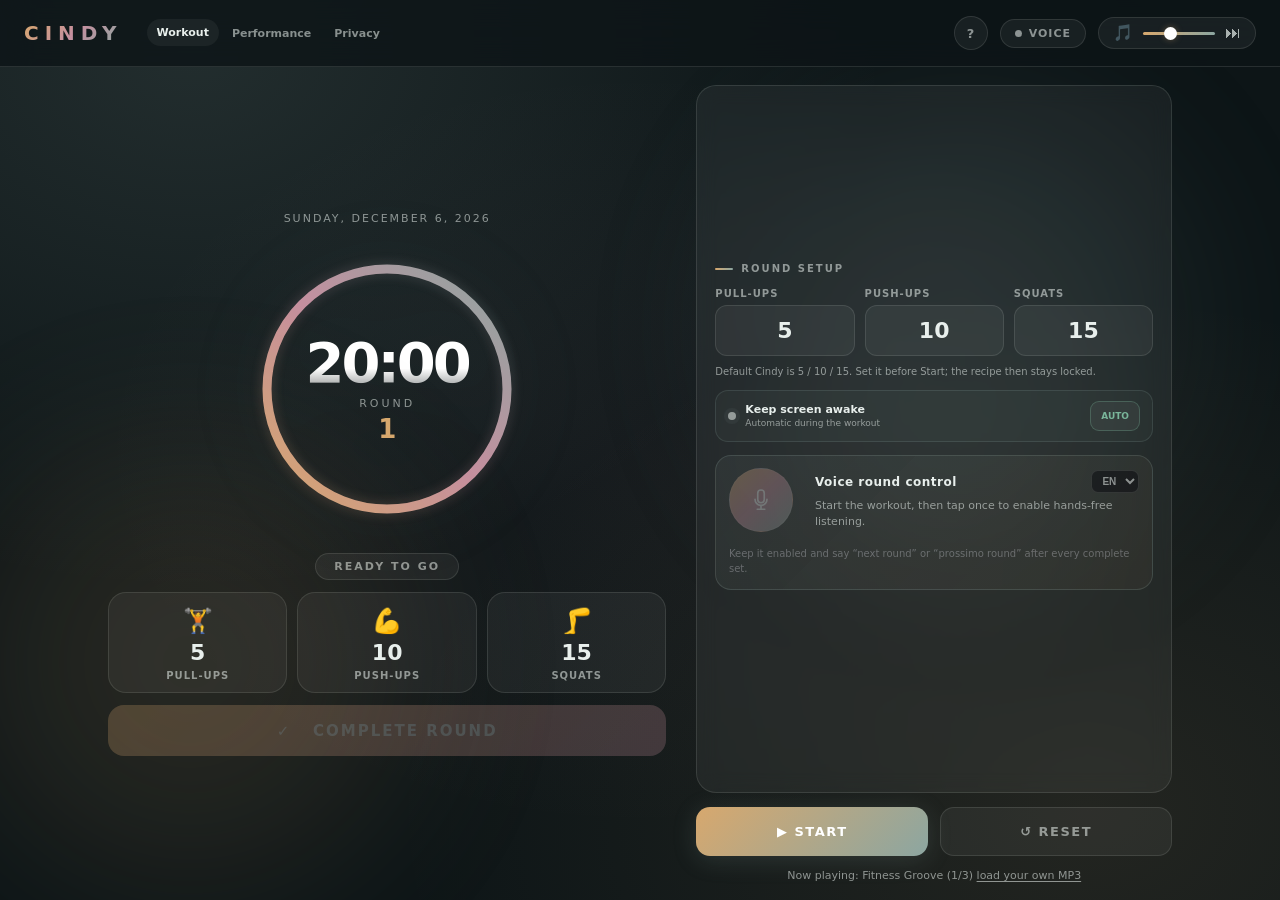
==== commit 5f11d8ca: "feat: keep screen awake during workouts" ====
--- a/index.html
+++ b/index.html
@@ -586,6 +586,49 @@
       line-height: 1.4;
     }
 
+    .wake-panel {
+      display: flex;
+      align-items: center;
+      justify-content: space-between;
+      gap: 12px;
+      margin-bottom: clamp(8px, 1.4dvh, 14px);
+      padding: 10px 12px;
+      border: 1px solid rgba(140,166,161,.18);
+      border-radius: 13px;
+      background: rgba(140,166,161,.05);
+    }
+    .wake-copy { display: flex; align-items: center; gap: 9px; min-width: 0; }
+    .wake-dot {
+      width: 8px;
+      height: 8px;
+      flex: 0 0 auto;
+      border-radius: 50%;
+      background: var(--muted);
+      box-shadow: 0 0 0 4px rgba(232,239,236,.04);
+      transition: background .2s, box-shadow .2s;
+    }
+    .wake-panel.active .wake-dot {
+      background: var(--green);
+      box-shadow: 0 0 0 4px rgba(121,181,154,.12), 0 0 14px rgba(121,181,154,.25);
+    }
+    .wake-panel.error .wake-dot { background: var(--orange); }
+    .wake-title { font-size: 11px; font-weight: 750; }
+    .wake-status { margin-top: 2px; color: var(--muted); font-size: 9px; line-height: 1.3; }
+    .wake-toggle {
+      min-height: 30px;
+      flex: 0 0 auto;
+      padding: 0 10px;
+      border: 1px solid var(--border);
+      border-radius: 9px;
+      color: var(--muted);
+      background: var(--surface);
+      font-family: inherit;
+      font-size: 9px;
+      font-weight: 700;
+      cursor: pointer;
+    }
+    .wake-toggle[aria-pressed="true"] { color: var(--green); border-color: rgba(121,181,154,.3); }
+
     .btn-save {
       width: 100%; padding: 13px;
       font-size: 12px; font-weight: 700;
@@ -796,6 +839,8 @@
       .mic-status { min-height: 0; font-size: 10px; margin-top: 3px; }
       .mic-example { font-size: 9px; }
       .rep-grid { margin-bottom: 7px; gap: 7px; }
+      .wake-panel { padding: 7px 9px; margin-bottom: 7px; }
+      .wake-status { font-size: 8px; }
       .rep-field { gap: 3px; }
       .rep-field label { font-size: 8px; }
       .rep-field input { padding: 6px 3px; font-size: 18px; border-radius: 9px; }
@@ -819,6 +864,15 @@
       .shortcut-button { width: 32px; height: 32px; }
     }
 
+    @media (max-width: 360px) {
+      header { padding-inline: 6px; }
+      .site-nav { gap: 0; }
+      .site-nav a { padding: 6px 5px; font-size: 9px; }
+      .header-right { gap: 3px; }
+      .music-controls { gap: 5px; padding: 5px 6px; }
+      .shortcut-button { width: 28px; height: 28px; }
+    }
+
     @media (max-height: 700px) {
       .workout-meta,
       .mic-example { display: none; }
@@ -841,6 +895,7 @@
       .btn-done { padding: 9px; }
       .mic-panel { grid-template-columns: 46px 1fr; padding: 7px; }
       .mic-button { width: 42px; height: 42px; }
+      .wake-panel { padding-block: 6px; }
     }
 
     @media (max-height: 560px) {
@@ -999,6 +1054,16 @@
       </div>
     </div>
     <div class="config-note" id="configNote">Default Cindy is 5 / 10 / 15. Set it before Start; the recipe then stays locked.</div>
+    <div class="wake-panel" id="wakePanel">
+      <div class="wake-copy">
+        <span class="wake-dot" aria-hidden="true"></span>
+        <div>
+          <div class="wake-title">Keep screen awake</div>
+          <div class="wake-status" id="wakeStatus" aria-live="polite">Automatic during the workout</div>
+        </div>
+      </div>
+      <button class="wake-toggle" id="wakeToggle" type="button" aria-pressed="true">AUTO</button>
+    </div>
     <div class="mic-panel">
       <button class="mic-button" id="micBtn" type="button" aria-label="Enable voice round control" aria-pressed="false" disabled>
         <svg viewBox="0 0 24 24" aria-hidden="true">
@@ -1095,6 +1160,7 @@
     announced:    new Set(),
     intervalId:   null,
     countdownId:  null,
+    endsAt:        null,
     muted:        false,
     startedAt:    null,
     saved:        false,
@@ -1126,10 +1192,14 @@
 const shortcutBtn  = $('shortcutBtn');
 const shortcutDialog = $('shortcutDialog');
 const shortcutCloseBtn = $('shortcutCloseBtn');
+const wakePanel     = $('wakePanel');
+const wakeStatus    = $('wakeStatus');
+const wakeToggle    = $('wakeToggle');
 const pills        = document.querySelectorAll('.ex-pill');
 const pillReps     = document.querySelectorAll('.pill-reps');
 const configInputs = [$('configPullups'), $('configPushups'), $('configSquats')];
 const savedSettings = window.CindyStore ? window.CindyStore.getSettings() : {};
+let wakeLockEnabled = savedSettings.wakeLockEnabled !== false;
 
 // ── INIT ─────────────────────────────────────────────────────────────────────
 $('workoutDate').textContent = new Date().toLocaleDateString('en-US', {
@@ -1144,6 +1214,73 @@
 bgMusic.volume = parseFloat(volumeSlider.value);
 updateRing(TOTAL);
 syncWorkoutConfig();
+
+// ── SCREEN WAKE LOCK ─────────────────────────────────────────────────────────
+let wakeLock = null;
+let wakeLockRequestPending = false;
+
+function setWakeLockUi(state, message) {
+  wakePanel.classList.toggle('active', state === 'active');
+  wakePanel.classList.toggle('error', state === 'error');
+  wakeStatus.textContent = message;
+  wakeToggle.setAttribute('aria-pressed', String(wakeLockEnabled));
+  wakeToggle.textContent = wakeLockEnabled ? 'AUTO' : 'OFF';
+}
+
+async function requestWakeLock() {
+  if (!wakeLockEnabled) {
+    setWakeLockUi('idle', 'Disabled');
+    return false;
+  }
+  if (!('wakeLock' in navigator)) {
+    setWakeLockUi('error', 'Not supported by this browser');
+    return false;
+  }
+  if (document.visibilityState !== 'visible') {
+    setWakeLockUi('idle', 'Waiting for the app to become visible');
+    return false;
+  }
+  if (wakeLock && !wakeLock.released) return true;
+  if (wakeLockRequestPending) return false;
+
+  wakeLockRequestPending = true;
+  try {
+    const sentinel = await navigator.wakeLock.request('screen');
+    wakeLock = sentinel;
+    sentinel.addEventListener('release', () => {
+      if (wakeLock !== sentinel) return;
+      wakeLock = null;
+      const running = S.status === 'running' || S.status === 'countdown';
+      setWakeLockUi(running ? 'error' : 'idle', running ? 'Wake lock was interrupted' : 'Automatic during the workout');
+    });
+    setWakeLockUi('active', 'Screen will stay awake');
+    return true;
+  } catch (error) {
+    wakeLock = null;
+    setWakeLockUi('error', error.name === 'NotAllowedError' ? 'Permission denied by the browser' : 'Could not keep the screen awake');
+    return false;
+  } finally {
+    wakeLockRequestPending = false;
+  }
+}
+
+async function releaseWakeLock() {
+  const sentinel = wakeLock;
+  wakeLock = null;
+  if (sentinel && !sentinel.released) {
+    try { await sentinel.release(); } catch { /* It may already be released by the system. */ }
+  }
+  setWakeLockUi('idle', wakeLockEnabled ? 'Automatic during the workout' : 'Disabled');
+}
+
+wakeToggle.addEventListener('click', () => {
+  wakeLockEnabled = !wakeLockEnabled;
+  window.CindyStore?.saveSettings({ wakeLockEnabled });
+  if (wakeLockEnabled && (S.status === 'running' || S.status === 'countdown')) requestWakeLock();
+  else releaseWakeLock();
+});
+
+setWakeLockUi('idle', wakeLockEnabled ? 'Automatic during the workout' : 'Disabled');
 
 // ── KEYBOARD SHORTCUTS ───────────────────────────────────────────────────────
 function toggleShortcutDialog(force) {
@@ -1391,14 +1528,15 @@
 
 // ── TIMER TICK ───────────────────────────────────────────────────────────────
 function tick() {
-  if (S.remaining <= 0) { finishWorkout(); return; }
-  S.remaining--;
+  const previousRemaining = S.remaining;
+  if (S.endsAt) S.remaining = Math.max(0, Math.ceil((S.endsAt - Date.now()) / 1000));
   timerDisplay.textContent = fmt(S.remaining);
   updateRing(S.remaining);
-  checkCues();
-}
-
-function checkCues() {
+  checkCues(previousRemaining);
+  if (S.remaining <= 0) finishWorkout();
+}
+
+function checkCues(previousRemaining = S.remaining + 1) {
   const r = S.remaining;
   const cues = [
     [300, 'fiveMinutes', '5 minutes remaining. Keep pushing!'],
@@ -1410,12 +1548,15 @@
     [4, 'countdown4', '4'], [3, 'countdown3', '3'], [2, 'countdown2', '2'],
     [1, 'countdown1', '1'],
   ];
-  for (const [sec, cue, fallback] of cues) {
-    if (r === sec && !S.announced.has(sec)) {
-      S.announced.add(sec);
-      playVoiceCue(cue, fallback);
-      return;
-    }
+  let crossedCue = null;
+  for (const cue of cues) {
+    const [sec] = cue;
+    if (previousRemaining > sec && r <= sec && !S.announced.has(sec)) crossedCue = cue;
+  }
+  if (crossedCue) {
+    const [sec, cue, fallback] = crossedCue;
+    S.announced.add(sec);
+    playVoiceCue(cue, fallback);
   }
 }
 
@@ -1445,9 +1586,11 @@
     setConfigLocked(true);
     S.status = 'countdown';
     S.startedAt = new Date().toISOString();
+    requestWakeLock();
     startBtn.disabled = true;
     runCountdown(() => {
       S.status = 'running';
+      S.endsAt = Date.now() + S.remaining * 1000;
       S.intervalId = setInterval(tick, 1000);
       startMusic();
       setStatus('Running', 'running');
@@ -1468,8 +1611,12 @@
 doneBtn.addEventListener('click', () => completeRound('manual'));
 
 function pauseWorkout() {
+  tick();
+  if (S.status === 'done') return;
   S.status = 'paused';
+  S.endsAt = null;
   clearInterval(S.intervalId);
+  releaseWakeLock();
   stopRoundListening(false);
   bgMusic.pause();
   setStatus('Paused', 'paused');
@@ -1482,7 +1629,9 @@
 
 function resumeWorkout() {
   S.status = 'running';
+  S.endsAt = Date.now() + S.remaining * 1000;
   S.intervalId = setInterval(tick, 1000);
+  requestWakeLock();
   bgMusic.play().catch(() => {});
   setStatus('Running', 'running');
   startBtn.textContent = '⏸ Pause';
@@ -1499,6 +1648,7 @@
   stopCurrentVoice();
   _queue.length = 0;
   stopRoundListening(true);
+  releaseWakeLock();
   bgMusic.pause();
   bgMusic.currentTime = 0;
 
@@ -1524,6 +1674,8 @@
 function finishWorkout() {
   clearInterval(S.intervalId);
   S.status = 'done';
+  S.endsAt = null;
+  releaseWakeLock();
   bgMusic.pause();
   timerDisplay.textContent = '00:00';
   updateRing(0);
@@ -1543,6 +1695,12 @@
   launchParticles();
   setTimeout(() => showEndScreen(completedRounds), 2200);
 }
+
+document.addEventListener('visibilitychange', () => {
+  if (document.visibilityState !== 'visible' || S.status !== 'running') return;
+  tick();
+  if (S.status === 'running') requestWakeLock();
+});
 
 function saveCompletedWorkout(rounds) {
   if (!window.CindyStore || S.saved) return;
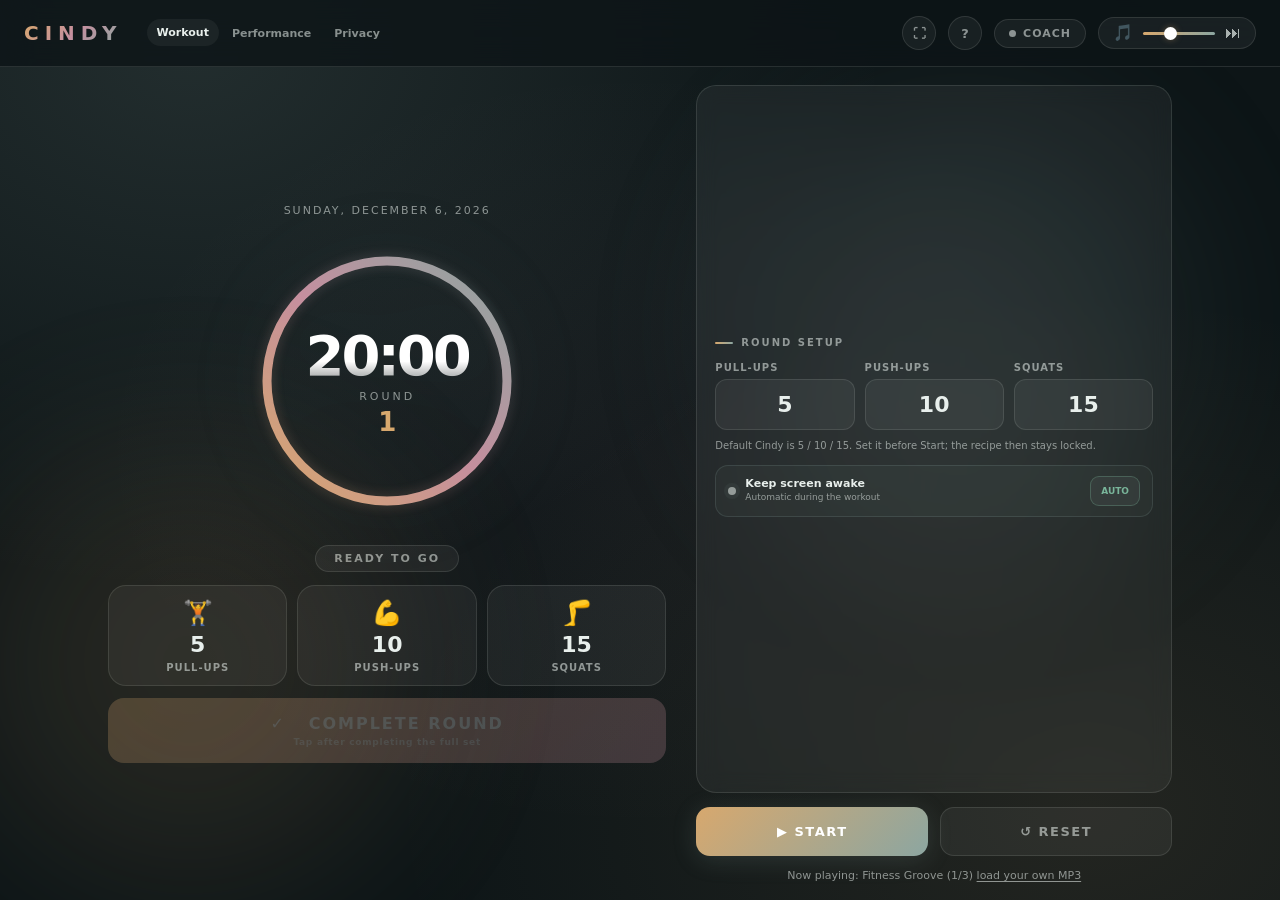
==== commit d95aa016: "feat: refine workout controls and scoring" ====
--- a/index.html
+++ b/index.html
@@ -143,7 +143,8 @@
     }
     .btn-icon:hover { opacity: 1; }
 
-    .shortcut-button {
+    .shortcut-button,
+    .fullscreen-button {
       width: 34px;
       height: 34px;
       display: grid;
@@ -158,12 +159,19 @@
       cursor: pointer;
       transition: color .2s, border-color .2s, background .2s, transform .2s;
     }
-    .shortcut-button:hover {
+    .shortcut-button:hover,
+    .fullscreen-button:hover {
       color: var(--text);
       border-color: rgba(140,166,161,.35);
       background: rgba(140,166,161,.1);
       transform: translateY(-1px);
     }
+    .fullscreen-button[aria-pressed="true"] {
+      color: var(--green);
+      border-color: rgba(121,181,154,.35);
+      background: rgba(121,181,154,.1);
+    }
+    .fullscreen-button[hidden] { display: none; }
 
     .shortcut-dialog {
       width: min(430px, calc(100% - 28px));
@@ -423,8 +431,8 @@
 
     /* ── DONE BUTTON ── */
     .btn-done {
-      width: 100%; padding: clamp(12px, 1.8dvh, 18px);
-      font-size: 15px; font-weight: 800;
+      width: 100%; min-height: 64px; padding: clamp(12px, 1.8dvh, 18px);
+      font-size: 16px; font-weight: 800;
       letter-spacing: 2px; text-transform: uppercase;
       border: none; border-radius: 16px;
       cursor: pointer;
@@ -453,6 +461,16 @@
       opacity: .25; cursor: not-allowed;
       transform: none; box-shadow: none;
     }
+    .done-main { display: block; }
+    .done-hint {
+      display: block;
+      margin-top: 4px;
+      color: rgba(255,255,255,.7);
+      font-size: 9px;
+      font-weight: 600;
+      letter-spacing: .08em;
+      text-transform: none;
+    }
 
     /* ── CARDS ── */
     .card {
@@ -475,77 +493,6 @@
       display: inline-block; width: 18px; height: 2px;
       background: linear-gradient(to right, var(--orange), var(--purple));
       border-radius: 1px;
-    }
-
-    /* ── REP LOGGER ── */
-    .mic-panel {
-      display: grid;
-      grid-template-columns: 72px 1fr;
-      gap: 14px;
-      align-items: center;
-      padding: clamp(9px, 1.4dvh, 14px);
-      margin-bottom: clamp(8px, 1.5dvh, 16px);
-      border: 1px solid rgba(140,166,161,.22);
-      border-radius: 16px;
-      background: linear-gradient(135deg, rgba(140,166,161,.09), rgba(215,168,110,.05));
-    }
-
-    .mic-button {
-      width: 64px; height: 64px;
-      display: grid; place-items: center;
-      border: 1px solid rgba(255,255,255,.12);
-      border-radius: 50%;
-      background: linear-gradient(135deg, var(--orange), var(--pink), var(--purple));
-      color: white;
-      cursor: pointer;
-      box-shadow: 0 7px 26px rgba(140,166,161,.2);
-      transition: transform .2s, box-shadow .2s, opacity .2s;
-      position: relative;
-    }
-    .mic-button svg { width: 26px; height: 26px; fill: currentColor; position: relative; z-index: 1; }
-    .mic-button:hover:not(:disabled) { transform: translateY(-2px); box-shadow: 0 10px 34px rgba(140,166,161,.3); }
-    .mic-button:disabled { opacity: .32; cursor: not-allowed; box-shadow: none; }
-    .mic-button.listening { animation: micPulse 1.25s ease-in-out infinite; }
-    .mic-button.listening::before,
-    .mic-button.listening::after {
-      content: '';
-      position: absolute; inset: -7px;
-      border: 1px solid rgba(197,143,159,.55);
-      border-radius: 50%;
-      animation: micWave 1.4s ease-out infinite;
-    }
-    .mic-button.listening::after { animation-delay: .55s; }
-    @keyframes micPulse { 50% { transform: scale(.94); } }
-    @keyframes micWave { to { opacity: 0; transform: scale(1.3); } }
-
-    .mic-copy { min-width: 0; }
-    .mic-heading-row { display: flex; align-items: center; justify-content: space-between; gap: 8px; }
-    .mic-heading { font-size: 12px; font-weight: 800; letter-spacing: .5px; }
-    .mic-language {
-      color: var(--muted);
-      background: rgba(8,8,15,.5);
-      border: 1px solid var(--border);
-      border-radius: 7px;
-      padding: 4px 6px;
-      font: 600 10px 'Inter', sans-serif;
-      outline: none;
-    }
-    .mic-status {
-      margin-top: 5px;
-      color: var(--muted);
-      font-size: 11px;
-      line-height: 1.45;
-      min-height: 32px;
-    }
-    .mic-status.listening { color: #f9a8d4; }
-    .mic-status.success { color: var(--green); }
-    .mic-status.error { color: #fb7185; }
-    .mic-example {
-      grid-column: 1 / -1;
-      color: rgba(240,240,248,.3);
-      font-size: 10px;
-      line-height: 1.45;
-      padding-top: 1px;
     }
 
     .rep-grid {
@@ -664,7 +611,6 @@
     .h-round { color: var(--purple); font-size: 10px; font-weight: 700; letter-spacing: 1px; }
     .h-reps { flex: 1; color: var(--text); }
     .h-reps strong { color: var(--orange); }
-    .h-source { color: var(--purple); font-size: 11px; }
 
     /* ── CONTROLS ── */
     .controls { display: grid; grid-template-columns: 1fr 1fr; gap: 12px; width: 100%; }
@@ -736,6 +682,24 @@
 
     .end-sublabel { color: var(--muted); font-size: 12px; letter-spacing: 3px; text-transform: uppercase; }
 
+    .end-level {
+      width: 100%; max-width: 360px;
+      padding: clamp(9px, 1.8dvh, 14px);
+      border: 1px solid var(--border);
+      border-radius: 14px;
+      background: var(--surface);
+      text-align: center;
+    }
+    .end-level-name {
+      color: var(--green);
+      font-size: 18px; font-weight: 900;
+      letter-spacing: 1.5px; text-transform: uppercase;
+    }
+    .end-level-detail,
+    .end-level-target { margin-top: 4px; font-size: 10px; line-height: 1.4; }
+    .end-level-detail { color: var(--muted); }
+    .end-level-target { color: var(--text); font-weight: 700; }
+
     .end-stats {
       display: grid; grid-template-columns: repeat(3,1fr);
       gap: 10px; width: 100%; max-width: 360px;
@@ -830,14 +794,9 @@
       .status-badge { padding: 4px 13px; font-size: 9px; }
       .ex-pill { border-radius: 13px; gap: 2px; }
       .pill-name { font-size: 9px; }
-      .btn-done { border-radius: 12px; font-size: 12px; }
+      .btn-done { border-radius: 15px; font-size: 13px; }
 
       .side-panel .card { padding: clamp(9px, 1.3dvh, 13px); }
-      .mic-panel { grid-template-columns: 52px 1fr; gap: 9px; border-radius: 13px; }
-      .mic-button { width: 48px; height: 48px; }
-      .mic-button svg { width: 21px; height: 21px; }
-      .mic-status { min-height: 0; font-size: 10px; margin-top: 3px; }
-      .mic-example { font-size: 9px; }
       .rep-grid { margin-bottom: 7px; gap: 7px; }
       .wake-panel { padding: 7px 9px; margin-bottom: 7px; }
       .wake-status { font-size: 8px; }
@@ -851,6 +810,28 @@
       .btn-ctrl { padding: 10px; font-size: 11px; border-radius: 11px; }
       .music-swap { font-size: 9px; }
       .music-swap button { font-size: 9px; }
+
+      body.workout-active main { gap: 6px; }
+      body.workout-active .workout-stage {
+        flex: 1 1 auto;
+        justify-content: space-between;
+        min-height: 0;
+      }
+      body.workout-active .timer-wrap { width: clamp(168px, 28dvh, 235px); }
+      body.workout-active .btn-done {
+        min-height: clamp(74px, 11dvh, 98px);
+        padding: 14px;
+        border-radius: 20px;
+        font-size: clamp(17px, 4.8vw, 22px);
+        letter-spacing: 2.5px;
+        box-shadow: 0 12px 40px rgba(140,166,161,.3);
+      }
+      body.workout-active .done-hint { margin-top: 7px; font-size: 10px; }
+      body.workout-active .side-panel { flex: 0 0 auto; }
+      body.workout-active .side-panel .card { flex: 0 0 auto; padding: 7px 9px; }
+      body.workout-active .round-config,
+      body.workout-active .history-list { display: none; }
+      body.workout-active .wake-panel { margin: 0; }
     }
 
     @media (max-width: 520px) {
@@ -861,7 +842,8 @@
       .site-nav a { padding: 7px 8px; font-size: 10px; }
       .header-right { gap: 5px; }
       .music-controls { gap: 8px; padding: 6px 9px; }
-      .shortcut-button { width: 32px; height: 32px; }
+      .shortcut-button { display: none; }
+      .fullscreen-button { width: 32px; height: 32px; }
     }
 
     @media (max-width: 360px) {
@@ -870,15 +852,13 @@
       .site-nav a { padding: 6px 5px; font-size: 9px; }
       .header-right { gap: 3px; }
       .music-controls { gap: 5px; padding: 5px 6px; }
-      .shortcut-button { width: 28px; height: 28px; }
+      .fullscreen-button { width: 28px; height: 28px; }
     }
 
     @media (max-height: 700px) {
-      .workout-meta,
-      .mic-example { display: none; }
+      .workout-meta { display: none; }
       .timer-wrap { width: clamp(135px, min(27vw, 32dvh), 225px); }
       .card-title { margin-bottom: 7px; }
-      .mic-panel { margin-bottom: 7px; }
       .history-list { max-height: 54px; }
     }
 
@@ -893,8 +873,6 @@
       .music-swap { display: none; }
       .ex-pill { padding-block: 6px; }
       .btn-done { padding: 9px; }
-      .mic-panel { grid-template-columns: 46px 1fr; padding: 7px; }
-      .mic-button { width: 42px; height: 42px; }
       .wake-panel { padding-block: 6px; }
     }
 
@@ -910,9 +888,6 @@
       .pill-icon { display: none; }
       .btn-done { padding: 9px; }
       .side-panel .card { padding: 9px; }
-      .mic-panel { grid-template-columns: 46px 1fr; padding: 7px; }
-      .mic-button { width: 42px; height: 42px; }
-      .mic-status { min-height: 0; }
       .rep-field input { padding-block: 5px; }
       .history-list { display: none; }
       .controls .btn-ctrl { padding: 9px; }
@@ -940,10 +915,11 @@
     </nav>
   </div>
   <div class="header-right">
+    <button class="fullscreen-button" id="fullscreenBtn" type="button" title="Toggle fullscreen (F)" aria-label="Enter fullscreen" aria-pressed="false">⛶</button>
     <button class="shortcut-button" id="shortcutBtn" type="button" title="Keyboard shortcuts (?)" aria-label="Show keyboard shortcuts">?</button>
     <div class="voice-pill">
       <div class="voice-dot" id="voiceDot"></div>
-      Voice
+      Coach
     </div>
     <div class="music-controls">
       <button class="btn-icon" id="muteBtn" title="Toggle music">🎵</button>
@@ -966,9 +942,9 @@
     <div class="shortcut-row"><div class="shortcut-keys"><kbd>P</kbd></div><div class="shortcut-label">Pause the workout</div></div>
     <div class="shortcut-row"><div class="shortcut-keys"><kbd>R</kbd></div><div class="shortcut-label">Resume the workout</div></div>
     <div class="shortcut-row"><div class="shortcut-keys"><kbd>S</kbd></div><div class="shortcut-label">Start the workout</div></div>
-    <div class="shortcut-row"><div class="shortcut-keys"><kbd>V</kbd></div><div class="shortcut-label">Toggle voice round control</div></div>
     <div class="shortcut-row"><div class="shortcut-keys"><kbd>M</kbd></div><div class="shortcut-label">Mute or unmute music</div></div>
     <div class="shortcut-row"><div class="shortcut-keys"><kbd>N</kbd></div><div class="shortcut-label">Play the next music track</div></div>
+    <div class="shortcut-row"><div class="shortcut-keys"><kbd>F</kbd></div><div class="shortcut-label">Enter or exit fullscreen</div></div>
     <div class="shortcut-row"><div class="shortcut-keys"><kbd>?</kbd></div><div class="shortcut-label">Open or close this guide</div></div>
     <div class="shortcut-row"><div class="shortcut-keys"><kbd>Esc</kbd></div><div class="shortcut-label">Close this guide</div></div>
   </div>
@@ -1029,17 +1005,18 @@
 
   <!-- DONE BUTTON -->
   <button class="btn-done" id="doneBtn" disabled>
-    ✓ &nbsp; Complete Round
+    <span class="done-main">✓ &nbsp; Complete Round</span>
+    <span class="done-hint">Tap after completing the full set</span>
   </button>
 
   </section>
 
   <section class="side-panel" aria-label="Round setup and workout controls">
 
-  <!-- ROUND SETUP AND VOICE CONTROL -->
+  <!-- ROUND SETUP -->
   <div class="card">
-    <div class="card-title">Round setup</div>
-    <div class="rep-grid">
+    <div class="card-title round-config">Round setup</div>
+    <div class="rep-grid round-config">
       <div class="rep-field">
         <label>Pull-ups</label>
         <input type="number" id="configPullups" min="1" max="999" value="5">
@@ -1053,7 +1030,7 @@
         <input type="number" id="configSquats" min="1" max="999" value="15">
       </div>
     </div>
-    <div class="config-note" id="configNote">Default Cindy is 5 / 10 / 15. Set it before Start; the recipe then stays locked.</div>
+    <div class="config-note round-config" id="configNote">Default Cindy is 5 / 10 / 15. Set it before Start; the recipe then stays locked.</div>
     <div class="wake-panel" id="wakePanel">
       <div class="wake-copy">
         <span class="wake-dot" aria-hidden="true"></span>
@@ -1064,24 +1041,6 @@
       </div>
       <button class="wake-toggle" id="wakeToggle" type="button" aria-pressed="true">AUTO</button>
     </div>
-    <div class="mic-panel">
-      <button class="mic-button" id="micBtn" type="button" aria-label="Enable voice round control" aria-pressed="false" disabled>
-        <svg viewBox="0 0 24 24" aria-hidden="true">
-          <path d="M12 15.25a3.75 3.75 0 0 0 3.75-3.75V5.75a3.75 3.75 0 0 0-7.5 0v5.75A3.75 3.75 0 0 0 12 15.25Zm-2.25-9.5a2.25 2.25 0 0 1 4.5 0v5.75a2.25 2.25 0 0 1-4.5 0V5.75Zm8.5 5.5a.75.75 0 0 0-1.5 0v.25a4.75 4.75 0 0 1-9.5 0v-.25a.75.75 0 0 0-1.5 0v.25a6.26 6.26 0 0 0 5.5 6.2v2.05H8.5a.75.75 0 0 0 0 1.5h7a.75.75 0 0 0 0-1.5h-2.75V17.7a6.26 6.26 0 0 0 5.5-6.2v-.25Z"/>
-        </svg>
-      </button>
-      <div class="mic-copy">
-        <div class="mic-heading-row">
-          <div class="mic-heading">Voice round control</div>
-          <select class="mic-language" id="micLanguage" aria-label="Recognition language">
-            <option value="en-US">EN</option>
-            <option value="it-IT">IT</option>
-          </select>
-        </div>
-        <div class="mic-status" id="micStatus" aria-live="polite">Start the workout, then tap once to enable hands-free listening.</div>
-      </div>
-      <div class="mic-example">Keep it enabled and say “next round” or “prossimo round” after every complete set.</div>
-    </div>
     <div class="history-list" id="historyList"></div>
   </div>
 
@@ -1108,6 +1067,11 @@
   <div class="end-title">Workout Complete</div>
   <div class="end-score" id="endScore">0</div>
   <div class="end-sublabel">rounds completed</div>
+  <div class="end-level">
+    <div class="end-level-name" id="endLevel">Building</div>
+    <div class="end-level-detail" id="endLevelDetail">Your Cindy benchmark</div>
+    <div class="end-level-target" id="endLevelTarget"></div>
+  </div>
   <div class="end-stats">
     <div class="end-stat">
       <div class="end-stat-val" id="endPullups">0</div>
@@ -1134,6 +1098,7 @@
 <audio id="bgMusic" preload="none"></audio>
 
 <script src="./storage.js"></script>
+<script src="./scoring.js"></script>
 <script>
 // ═══════════════════════════════════════════════════════════════════════════════
 // CINDY Workout Tracker — Pure Vanilla JS
@@ -1186,10 +1151,8 @@
 const trackLabel   = $('trackLabel');
 const voiceDot     = $('voiceDot');
 const musicFile    = $('musicFile');
-const micBtn       = $('micBtn');
-const micStatus    = $('micStatus');
-const micLanguage  = $('micLanguage');
 const shortcutBtn  = $('shortcutBtn');
+const fullscreenBtn = $('fullscreenBtn');
 const shortcutDialog = $('shortcutDialog');
 const shortcutCloseBtn = $('shortcutCloseBtn');
 const wakePanel     = $('wakePanel');
@@ -1209,11 +1172,52 @@
   const key = ['pullups', 'pushups', 'squats'][index];
   if (savedSettings.recipe?.[key]) input.value = savedSettings.recipe[key];
 });
-if (savedSettings.language) micLanguage.value = savedSettings.language;
 if (Number.isFinite(savedSettings.volume)) volumeSlider.value = savedSettings.volume;
 bgMusic.volume = parseFloat(volumeSlider.value);
 updateRing(TOTAL);
 syncWorkoutConfig();
+
+// ── FULLSCREEN ───────────────────────────────────────────────────────────────
+const fullscreenSupported = Boolean(
+  document.fullscreenEnabled
+  || document.webkitFullscreenEnabled
+  || document.documentElement.requestFullscreen
+  || document.documentElement.webkitRequestFullscreen
+);
+
+function isFullscreen() {
+  return Boolean(document.fullscreenElement || document.webkitFullscreenElement);
+}
+
+function updateFullscreenButton() {
+  const active = isFullscreen();
+  fullscreenBtn.hidden = !fullscreenSupported;
+  fullscreenBtn.setAttribute('aria-pressed', String(active));
+  fullscreenBtn.setAttribute('aria-label', active ? 'Exit fullscreen' : 'Enter fullscreen');
+  fullscreenBtn.title = active ? 'Exit fullscreen (F)' : 'Enter fullscreen (F)';
+  fullscreenBtn.textContent = active ? '↙' : '⛶';
+}
+
+async function toggleFullscreen() {
+  if (!fullscreenSupported) return;
+  try {
+    if (isFullscreen()) {
+      const exit = document.exitFullscreen || document.webkitExitFullscreen;
+      if (exit) await exit.call(document);
+    } else {
+      const enter = document.documentElement.requestFullscreen || document.documentElement.webkitRequestFullscreen;
+      if (enter) await enter.call(document.documentElement, { navigationUI: 'hide' });
+    }
+  } catch {
+    // Some mobile browsers expose the API but only allow it from specific UI contexts.
+  }
+  updateFullscreenButton();
+}
+
+fullscreenBtn.addEventListener('click', toggleFullscreen);
+document.addEventListener('fullscreenchange', updateFullscreenButton);
+document.addEventListener('webkitfullscreenchange', updateFullscreenButton);
+updateFullscreenButton();
 
 // ── SCREEN WAKE LOCK ─────────────────────────────────────────────────────────
 let wakeLock = null;
@@ -1326,15 +1330,15 @@
   } else if (key === 's' && S.status === 'idle') {
     event.preventDefault();
     startBtn.click();
-  } else if (key === 'v' && S.status === 'running' && !micBtn.disabled) {
-    event.preventDefault();
-    micBtn.click();
   } else if (key === 'm') {
     event.preventDefault();
     muteBtn.click();
   } else if (key === 'n') {
     event.preventDefault();
     nextTrackBtn.click();
+  } else if (key === 'f' && fullscreenSupported) {
+    event.preventDefault();
+    toggleFullscreen();
   }
 });
 
@@ -1422,9 +1426,8 @@
 }
 
 function updateMusicVolume() {
-  const micFactor = micArmed ? .25 : 1;
   const voiceFactor = _speaking ? .28 : 1;
-  bgMusic.volume = parseFloat(volumeSlider.value) * micFactor * voiceFactor;
+  bgMusic.volume = parseFloat(volumeSlider.value) * voiceFactor;
 }
 
 function setVoiceActive(active) {
@@ -1586,6 +1589,7 @@
     setConfigLocked(true);
     S.status = 'countdown';
     S.startedAt = new Date().toISOString();
+    document.body.classList.add('workout-active');
     requestWakeLock();
     startBtn.disabled = true;
     runCountdown(() => {
@@ -1597,7 +1601,7 @@
       startBtn.disabled = false;
       startBtn.textContent = '⏸ Pause';
       doneBtn.disabled = false;
-      updateMicAvailability();
+      document.body.classList.add('workout-active');
       renderPills();
     });
   } else if (S.status === 'running') {
@@ -1617,12 +1621,10 @@
   S.endsAt = null;
   clearInterval(S.intervalId);
   releaseWakeLock();
-  stopRoundListening(false);
   bgMusic.pause();
   setStatus('Paused', 'paused');
   startBtn.textContent = '▶ Resume';
   doneBtn.disabled = true;
-  updateMicAvailability();
   playVoiceCue('paused', 'Workout paused.', true);
   renderPills();
 }
@@ -1636,8 +1638,6 @@
   setStatus('Running', 'running');
   startBtn.textContent = '⏸ Pause';
   doneBtn.disabled = false;
-  updateMicAvailability();
-  startRoundListening();
   playVoiceCue('resume', 'Go!', true);
   renderPills();
 }
@@ -1647,7 +1647,6 @@
   clearInterval(S.countdownId);
   stopCurrentVoice();
   _queue.length = 0;
-  stopRoundListening(true);
   releaseWakeLock();
   bgMusic.pause();
   bgMusic.currentTime = 0;
@@ -1664,7 +1663,7 @@
   startBtn.disabled     = false;
   doneBtn.disabled      = true;
   setConfigLocked(false);
-  updateMicAvailability();
+  document.body.classList.remove('workout-active');
   historyList.innerHTML = '';
   endScreen.classList.remove('visible');
   pills.forEach(p => p.classList.remove('active','done-ex'));
@@ -1682,8 +1681,7 @@
   setStatus('Done! 🔥', 'done');
   doneBtn.disabled  = true;
   startBtn.disabled = true;
-  stopRoundListening(true);
-  updateMicAvailability();
+  document.body.classList.remove('workout-active');
   renderPills();
 
   const completedRounds = S.round - 1;
@@ -1724,11 +1722,16 @@
   const totalPullups = rounds * EXES[0].reps;
   const totalPushups = rounds * EXES[1].reps;
   const totalSquats  = rounds * EXES[2].reps;
+  const recipe = { pullups: EXES[0].reps, pushups: EXES[1].reps, squats: EXES[2].reps };
+  const level = window.CindyScoring.classify(rounds, recipe);
 
   $('endScore').textContent   = rounds;
   $('endPullups').textContent = totalPullups;
   $('endPushups').textContent = totalPushups;
   $('endSquats').textContent  = totalSquats;
+  $('endLevel').textContent = level.label;
+  $('endLevelDetail').textContent = `${level.range} · ${level.standard}. ${level.description}`;
+  $('endLevelTarget').textContent = level.next;
 
   const eh = $('endHistory');
   eh.innerHTML = S.history.length
@@ -1737,7 +1740,6 @@
           <span class="h-time">${h.time}</span>
           <span class="h-round">R${h.round}</span>
           <span class="h-reps">Round completed</span>
-          ${h.source === 'voice' ? '<span class="h-source" title="Voice command">●</span>' : ''}
         </div>`).join('')
     : '<div style="color:var(--muted);font-size:11px;text-align:center;padding:6px 0;">No rounds completed</div>';
 
@@ -1751,149 +1753,8 @@
   item.innerHTML = `
     <span class="h-time">${entry.time}</span>
     <span class="h-round">R${entry.round}</span>
-    <span class="h-reps">Round completed</span>
-    ${entry.source === 'voice' ? '<span class="h-source" title="Voice command">●</span>' : ''}`;
+    <span class="h-reps">Round completed</span>`;
   historyList.prepend(item);
-}
-
-// ── HANDS-FREE ROUND CONTROL ─────────────────────────────────────────────────
-const SpeechRecognition = window.SpeechRecognition || window.webkitSpeechRecognition;
-const recognition = SpeechRecognition ? new SpeechRecognition() : null;
-let micListening = false;
-let micArmed = false;
-let micRestartId = null;
-
-function isNextRoundCommand(transcript) {
-  const command = transcript.toLowerCase().replace(/[-–—]/g, ' ').replace(/[^a-zà-ÿ\s]/gi, ' ').replace(/\s+/g, ' ').trim();
-  return /\bnext\s+(?:the\s+)?round\b/i.test(command)
-    || /\b(?:prossimo|prossima)\s+(?:round|giro)\b/i.test(command);
-}
-
-function setMicStatus(text, state = '') {
-  micStatus.textContent = text;
-  micStatus.className = 'mic-status' + (state ? ` ${state}` : '');
-}
-
-function updateMicAvailability() {
-  if (!recognition) return;
-  micBtn.disabled = S.status !== 'running';
-  if (S.status === 'idle') {
-    setMicStatus('Start the workout, then tap once to enable hands-free listening.');
-  } else if (S.status === 'running' && !micArmed) {
-    setMicStatus('Tap once to enable hands-free round control.');
-  } else if (S.status === 'paused') {
-    setMicStatus('Voice control paused with the workout.');
-  } else if (S.status === 'done') {
-    setMicStatus('Workout complete.', 'success');
-  }
-}
-
-function setListeningVisual(active) {
-  micBtn.classList.toggle('listening', active);
-  micBtn.setAttribute('aria-pressed', String(micArmed));
-  updateMusicVolume();
-}
-
-function startRoundListening() {
-  if (!recognition || !micArmed || micListening || S.status !== 'running') return;
-  clearTimeout(micRestartId);
-  recognition.lang = micLanguage.value;
-  try {
-    recognition.start();
-  } catch (error) {
-    if (error.name !== 'InvalidStateError') {
-      micArmed = false;
-      setListeningVisual(false);
-      setMicStatus('Could not start voice control. Try again.', 'error');
-    }
-  }
-}
-
-function stopRoundListening(disarm = false) {
-  clearTimeout(micRestartId);
-  if (disarm) micArmed = false;
-  if (recognition && micListening) recognition.stop();
-  if (disarm || !micListening) setListeningVisual(false);
-}
-
-if (recognition) {
-  recognition.continuous = true;
-  recognition.interimResults = false;
-  recognition.maxAlternatives = 3;
-
-  micBtn.addEventListener('click', () => {
-    if (S.status !== 'running') return;
-    if (micArmed) {
-      stopRoundListening(true);
-      setMicStatus('Voice round control off. Tap to enable it again.');
-      return;
-    }
-
-    stopCurrentVoice();
-    _queue.length = 0;
-    micArmed = true;
-    setListeningVisual(true);
-    setMicStatus('Always listening. Say “next round” or “prossimo round”.', 'listening');
-    startRoundListening();
-  });
-
-  recognition.onstart = () => {
-    micListening = true;
-    setListeningVisual(true);
-    setMicStatus('Always listening. Say “next round” or “prossimo round”.', 'listening');
-    navigator.vibrate?.(40);
-  };
-
-  recognition.onresult = event => {
-    let transcript = '';
-
-    for (let resultIdx = event.resultIndex; resultIdx < event.results.length; resultIdx++) {
-      for (let alternativeIdx = 0; alternativeIdx < event.results[resultIdx].length; alternativeIdx++) {
-        transcript = event.results[resultIdx][alternativeIdx].transcript;
-        if (isNextRoundCommand(transcript)) break;
-      }
-      if (isNextRoundCommand(transcript)) break;
-    }
-
-    if (isNextRoundCommand(transcript)) {
-      const entry = completeRound('voice');
-      if (entry) {
-        setMicStatus(`Round ${entry.round} logged. Listening for the next one.`, 'success');
-        navigator.vibrate?.([35, 45, 35]);
-      }
-    } else {
-      setMicStatus('Still listening. Say exactly “next round” or “prossimo round”.', 'listening');
-    }
-  };
-
-  recognition.onerror = event => {
-    const messages = {
-      'not-allowed': 'Microphone access was blocked. Allow it in browser settings.',
-      'audio-capture': 'No microphone was found.',
-      'no-speech': 'No speech heard. Voice control is still listening.',
-      network: 'Speech recognition needs a network connection.',
-    };
-    if (event.error === 'not-allowed' || event.error === 'audio-capture' || event.error === 'network') {
-      micArmed = false;
-      setListeningVisual(false);
-    }
-    if (event.error !== 'aborted') {
-      setMicStatus(messages[event.error] || 'Voice recognition failed. Please try again.', 'error');
-    }
-  };
-
-  recognition.onend = () => {
-    micListening = false;
-    if (micArmed && S.status === 'running') {
-      micRestartId = setTimeout(startRoundListening, 250);
-    } else {
-      setListeningVisual(false);
-    }
-  };
-} else {
-  micBtn.disabled = true;
-  micLanguage.disabled = true;
-  setMicStatus('Voice input requires Chrome or Edge on localhost or HTTPS.', 'error');
 }
 
 // ── MUSIC ────────────────────────────────────────────────────────────────────
@@ -1947,14 +1808,6 @@
   window.CindyStore?.saveSettings({ volume: parseFloat(e.target.value) });
 });
 
-micLanguage.addEventListener('change', () => {
-  window.CindyStore?.saveSettings({ language: micLanguage.value });
-  if (micArmed) {
-    stopRoundListening(false);
-    setTimeout(startRoundListening, 300);
-  }
-});
-
 muteBtn.addEventListener('click', () => {
   S.muted = !S.muted;
   bgMusic.muted = S.muted;
@@ -1981,8 +1834,9 @@
   const pullups = $('endPullups').textContent;
   const pushups = $('endPushups').textContent;
   const squats  = $('endSquats').textContent;
+  const level   = $('endLevel').textContent;
   const date    = new Date().toLocaleDateString('en-US', { month:'short', day:'numeric', year:'numeric' });
-  const txt     = `CINDY — ${date}\nRounds: ${rounds}\nPull-ups: ${pullups}  |  Push-ups: ${pushups}  |  Squats: ${squats}\n#Cindy #CrossFit`;
+  const txt     = `CINDY — ${date}\nRounds: ${rounds}\nLevel: ${level}\nPull-ups: ${pullups}  |  Push-ups: ${pushups}  |  Squats: ${squats}\n#Cindy #CrossFit`;
   navigator.clipboard.writeText(txt).then(() => {
     const b = $('copyBtn');
     b.textContent = '✓ Copied!';
